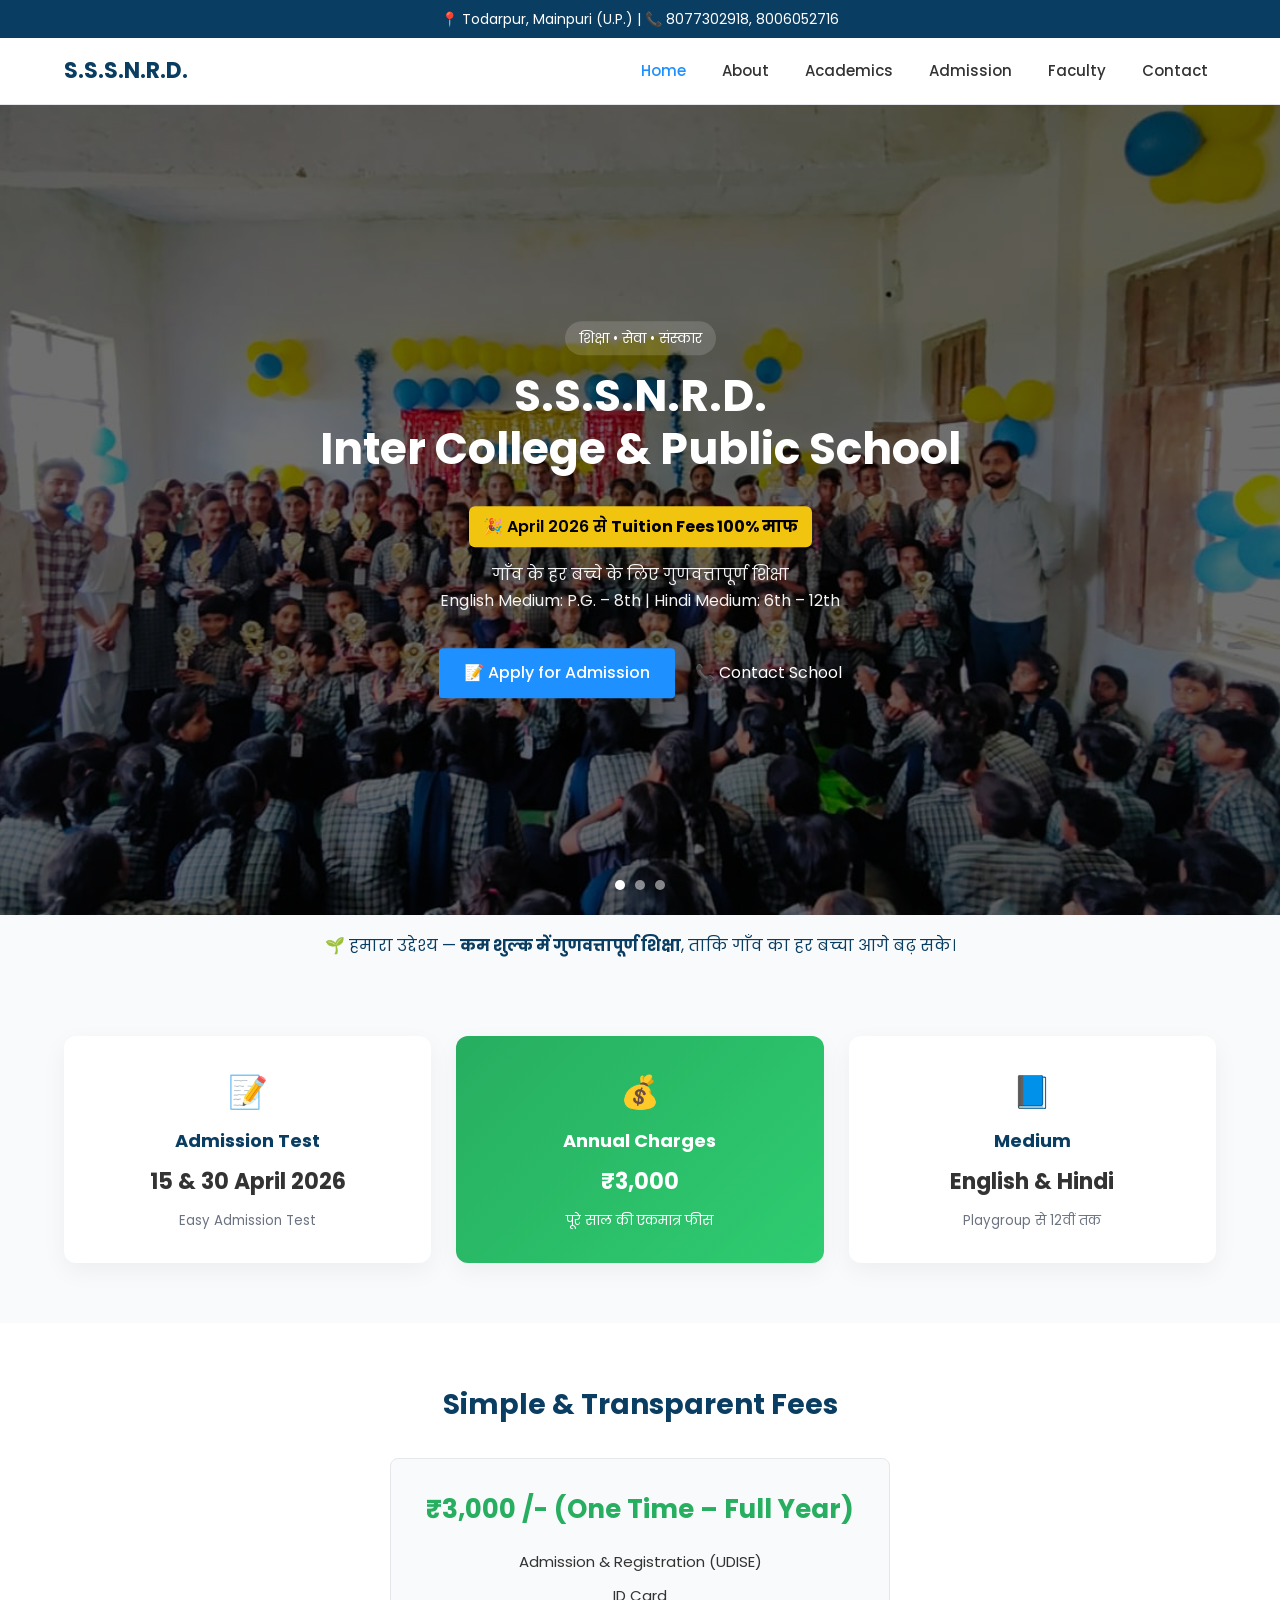
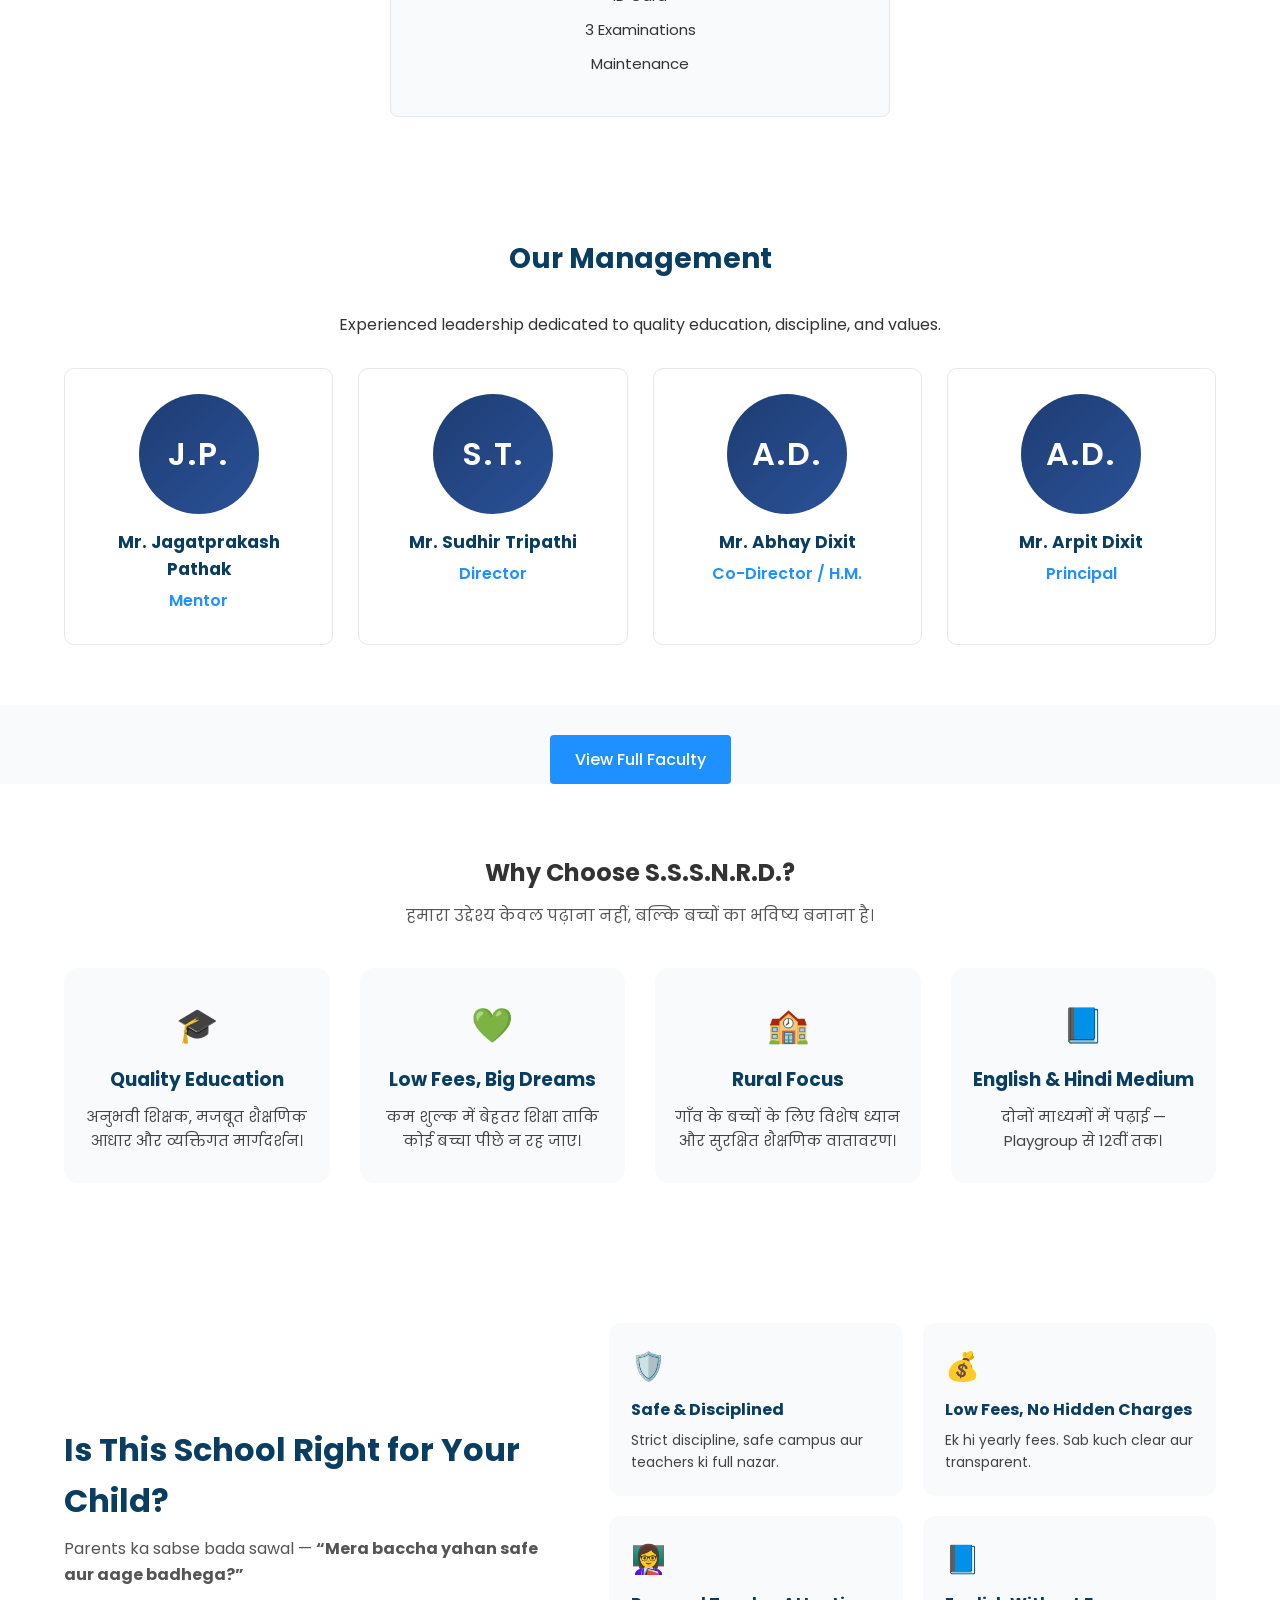
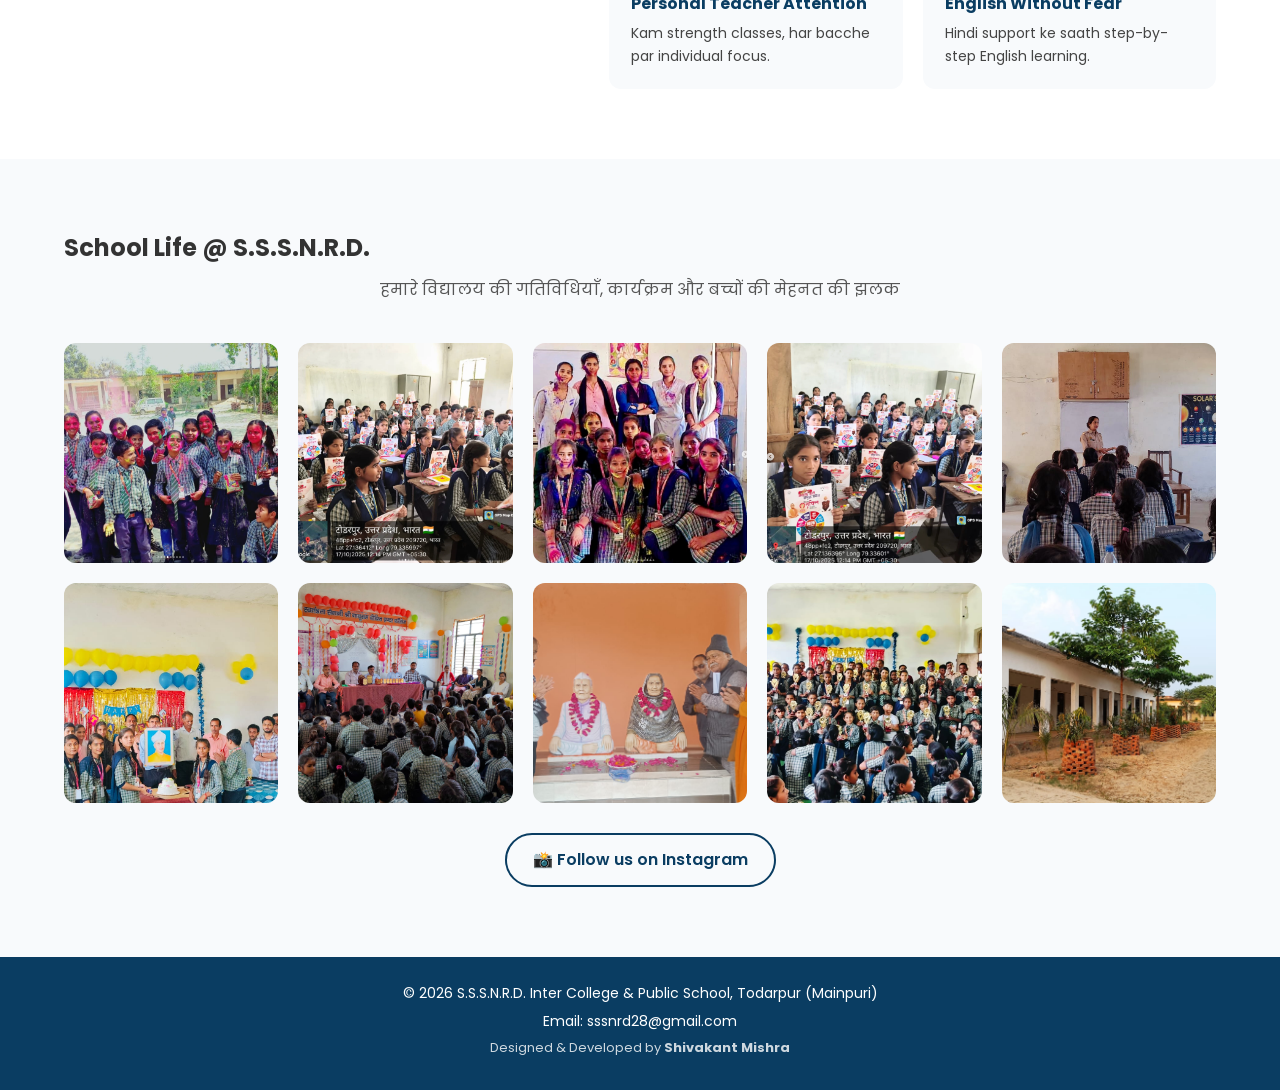
==== index.html @ 1ea6eabe "Add files via upload" ====
<!DOCTYPE html>
<html lang="en">
<head>
  <meta charset="UTF-8" />
  <meta name="viewport" content="width=device-width, initial-scale=1.0"/>
  <title>S.S.S.N.R.D. Inter College & Public School | Todarpur</title>

  <!-- Google Font -->
  <link href="https://fonts.googleapis.com/css2?family=Poppins:wght@300;400;500;600;700&display=swap" rel="stylesheet">

  <!-- Main CSS -->
  <link rel="stylesheet" href="css/style.css">
</head>

<body>



<!-- ===== TOP BAR ===== -->
<div class="top-bar">
  <p>📍 Todarpur, Mainpuri (U.P.) | 📞 8077302918, 8006052716</p>
</div>

<!-- ===== HEADER ===== -->
<header class="header">
  <div class="container nav">
    <h1 class="logo">S.S.S.N.R.D.</h1>

    <div class="menu-toggle" id="menuToggle">☰</div>

    <nav>
      <ul class="nav-links" id="navLinks">
        <li><a href="index.html" class="active">Home</a></li>
        <li><a href="about.html">About</a></li>
        <li><a href="academics.html">Academics</a></li>
        <li><a href="admission.html">Admission</a></li>
        <li><a href="faculty.html">Faculty</a></li>
        <li><a href="contact.html">Contact</a></li>
      </ul>
    </nav>
  </div>
</header>

<!-- ===== HERO SECTION (RURAL INDIAN VIBE) ===== -->
<!-- ===== HERO CAROUSEL ===== -->
<section class="hero-carousel">

  <div class="hero-slide active"
       style="background-image:url('assets/images/instagram/hero1.webp')"></div>

  <div class="hero-slide"
       style="background-image:url('assets/images/instagram/hero2.webp')"></div>

  <div class="hero-slide"
       style="background-image:url('assets/images/instagram/hero3.webp')"></div>
  <div class="hero-slide"
       style="background-image:url('assets/images/instagram/hero4.webp')"></div>
  <div class="hero-slide"
       style="background-image:url('assets/images/instagram/hero5.webp')"></div>
  <div class="hero-slide"
       style="background-image:url('assets/images/instagram/hero6.webp')"></div>
  <!-- Overlay -->
  <div class="hero-overlay"></div>

  <!-- Content -->
  <div class="hero-content container">
    <span class="badge">शिक्षा • सेवा • संस्कार</span>
    <h1>
      S.S.S.N.R.D. <br>
      Inter College & Public School
    </h1>

    <p class="hero-highlight">
      🎉 April 2026 से <strong>Tuition Fees 100% माफ</strong>
    </p>

    <p class="hero-sub">
      गाँव के हर बच्चे के लिए गुणवत्तापूर्ण शिक्षा <br>
      English Medium: P.G. – 8th | Hindi Medium: 6th – 12th
    </p>

    <div class="hero-actions">
      <a href="admission.html" class="btn-primary">📝 Apply for Admission</a>
      <a href="contact.html" class="btn-secondary">📞 Contact School</a>
    </div>
  </div>

  <!-- Dots -->
  <div class="hero-dots">
    <span class="dot active"></span>
    <span class="dot"></span>
    <span class="dot"></span>
  </div>

</section>
<!-- ===== Mission Strip ===== -->
<section class="mission-strip">
  <div class="container">
    <p>
      🌱 हमारा उद्देश्य — <strong>कम शुल्क में गुणवत्तापूर्ण शिक्षा</strong>,
      ताकि गाँव का हर बच्चा आगे बढ़ सके।
    </p>
  </div>
</section>

<!-- ===== QUICK INFO CARDS ===== -->
<section class="info-cards">
  <div class="container info-grid">

    <div class="info-card">
      <span class="info-icon">📝</span>
      <h3>Admission Test</h3>
      <p class="info-main">15 & 30 April 2026</p>
      <small>Easy Admission Test</small>
    </div>

    <div class="info-card accent">
      <span class="info-icon">💰</span>
      <h3>Annual Charges</h3>
      <p class="info-main">₹3,000</p>
      <small>पूरे साल की एकमात्र फीस</small>
    </div>

    <div class="info-card">
      <span class="info-icon">📘</span>
      <h3>Medium</h3>
      <p class="info-main">English & Hindi</p>
      <small>Playgroup से 12वीं तक</small>
    </div>

  </div>
</section>

<!-- ===== FEES ===== -->
<section class="fees">
  <div class="container">
    <h2>Simple & Transparent Fees</h2>

    <div class="fee-card">
      <h3>₹3,000 /- (One Time – Full Year)</h3>
      <ul>
        <li>Admission & Registration (UDISE)</li>
        <li>ID Card</li>
        <li>3 Examinations</li>
        <li>Maintenance</li>
      </ul>
    </div>
  </div>
</section>

<!-- ===== MANAGEMENT ===== -->
<section class="fees">
  <div class="container">
    <h2>Our Management</h2>
    <p class="section-sub">
      Experienced leadership dedicated to quality education, discipline, and values.
    </p>

    <div class="faculty-grid no-photo">

      <div class="faculty-card">
        <div class="faculty-initials">J.P.</div>
        <h3>Mr. Jagatprakash Pathak</h3>
        <p class="role">Mentor</p>
      </div>

      <div class="faculty-card">
        <div class="faculty-initials">S.T.</div>
        <h3>Mr. Sudhir Tripathi</h3>
        <p class="role">Director</p>
      </div>

      <div class="faculty-card">
        <div class="faculty-initials">A.D.</div>
        <h3>Mr. Abhay Dixit</h3>
        <p class="role">Co-Director / H.M.</p>
      </div>

      <div class="faculty-card">
        <div class="faculty-initials">A.D.</div>
        <h3>Mr. Arpit Dixit</h3>
        <p class="role">Principal</p>
      </div>

    </div>
  </div>
</section>

    <div style="text-align:center;margin-top:30px;">
      <a href="faculty.html" class="btn-primary">View Full Faculty</a>
    </div>
  </div>
</section>
<!-- ===== WHY CHOOSE US / IMPACT SECTION ===== -->
<section class="impact">
  <div class="container">
    <h2>Why Choose S.S.S.N.R.D.?</h2>
    <p class="impact-sub">
      हमारा उद्देश्य केवल पढ़ाना नहीं, बल्कि बच्चों का भविष्य बनाना है।
    </p>

    <div class="impact-grid">

      <div class="impact-card">
        <span>🎓</span>
        <h3>Quality Education</h3>
        <p>
          अनुभवी शिक्षक, मजबूत शैक्षणिक आधार और व्यक्तिगत मार्गदर्शन।
        </p>
      </div>

      <div class="impact-card">
        <span>💚</span>
        <h3>Low Fees, Big Dreams</h3>
        <p>
          कम शुल्क में बेहतर शिक्षा ताकि कोई बच्चा पीछे न रह जाए।
        </p>
      </div>

      <div class="impact-card">
        <span>🏫</span>
        <h3>Rural Focus</h3>
        <p>
          गाँव के बच्चों के लिए विशेष ध्यान और सुरक्षित शैक्षणिक वातावरण।
        </p>
      </div>

      <div class="impact-card">
        <span>📘</span>
        <h3>English & Hindi Medium</h3>
        <p>
          दोनों माध्यमों में पढ़ाई — Playgroup से 12वीं तक।
        </p>
      </div>

    </div>
  </div>
</section>
<section class="trust-section">
  <div class="container trust-grid">

    <div class="trust-left">
      <h2>Is This School Right for Your Child?</h2>
      <p class="trust-sub">
        Parents ka sabse bada sawal — <strong>“Mera baccha yahan safe aur aage badhega?”</strong>
      </p>
    </div>

    <div class="trust-right">

      <div class="trust-card">
        <span>🛡️</span>
        <h3>Safe & Disciplined</h3>
        <p>Strict discipline, safe campus aur teachers ki full nazar.</p>
      </div>

      <div class="trust-card">
        <span>💰</span>
        <h3>Low Fees, No Hidden Charges</h3>
        <p>Ek hi yearly fees. Sab kuch clear aur transparent.</p>
      </div>

      <div class="trust-card">
        <span>👩‍🏫</span>
        <h3>Personal Teacher Attention</h3>
        <p>Kam strength classes, har bacche par individual focus.</p>
      </div>

      <div class="trust-card">
        <span>📘</span>
        <h3>English Without Fear</h3>
        <p>Hindi support ke saath step-by-step English learning.</p>
      </div>

    </div>

  </div>

</section>

<!-- ===== INSTAGRAM SECTION ===== -->
<section class="instagram-section">
  <div class="container">
    <h2>School Life @ S.S.S.N.R.D.</h2>
    <p class="insta-sub">
      हमारे विद्यालय की गतिविधियाँ, कार्यक्रम और बच्चों की मेहनत की झलक
    </p>

    <div class="insta-grid">
      <!-- Replace images later with real screenshots from Instagram -->
       <img src="assets/images/instagram/insta1.webp" alt="School Event">
       <img src="assets/images/instagram/insta2.webp" alt="Students">
      <img src="assets/images/instagram/insta3.webp" alt="Classroom">
      <img src="assets/images/instagram/insta4.webp" alt="School Event">
      <img src="assets/images/instagram/insta5.webp" alt="Students">
      <img src="assets/images/instagram/insta6.webp" alt="Classroom">
      <img src="assets/images/instagram/hero2.webp" alt="Classroom">
      <img src="assets/images/instagram/hero3.webp" alt="Classroom">
      <img src="assets/images/instagram/hero4.webp" alt="Classroom">
      <img src="assets/images/instagram/hero5.webp" alt="Classroom">

    </div>

    <div class="insta-cta">
      <a
        href="https://www.instagram.com/sssnrd_ic"
        target="_blank"
        class="btn-outline-dark">
        📸 Follow us on Instagram
      </a>
    </div>
  </div>
</section>

<!-- ===== FOOTER ===== -->
<footer class="footer">
  <div class="container footer-content">
    <p>© 2026 S.S.S.N.R.D. Inter College & Public School, Todarpur (Mainpuri)</p>
    <p>Email: sssnrd28@gmail.com</p>
    <p style="font-size:13px;opacity:0.8;">
      Designed & Developed by <strong>Shivakant Mishra</strong>
    </p>
  </div>
</footer>

<script src="js/main.js"></script>
</body>
</html>
---- css/style.css ----
/* =========================
   GLOBAL RESET & BASE
========================= */
* {
  margin: 0;
  padding: 0;
  box-sizing: border-box;
}

body {
  font-family: 'Poppins', sans-serif;
  line-height: 1.6;
  color: #333;
  background-color: #f9fafb;
}

a {
  text-decoration: none;
  color: inherit;
}

ul {
  list-style: none;
}

.container {
  width: 90%;
  max-width: 1200px;
  margin: auto;
}

/* =========================
   TOP BAR
========================= */
.top-bar {
  background: #0a3d62;
  color: #fff;
  text-align: center;
  padding: 8px 10px;
  font-size: 14px;
}

/* =========================
   HEADER / NAVBAR
========================= */
.header {
  background: #ffffff;
  border-bottom: 1px solid #e5e7eb;
  position: sticky;
  top: 0;
  z-index: 1000;
}

.nav {
  display: flex;
  justify-content: space-between;
  align-items: center;
  padding: 15px 0;
}

.logo {
  font-size: 22px;
  font-weight: 700;
  color: #0a3d62;
}

nav ul {
  display: flex;
  gap: 20px;
}

nav ul li a {
  font-size: 15px;
  font-weight: 500;
  padding: 5px 8px;
  transition: color 0.3s;
}

nav ul li a:hover,
nav ul li a.active {
  color: #1e90ff;
}

/* =========================
   HERO SECTION
========================= */
.hero {
  background: linear-gradient(
      rgba(10, 61, 98, 0.75),
      rgba(10, 61, 98, 0.75)
    ),
    url("../assets/images/school-bg.jpg") center/cover no-repeat;
  color: #fff;
  padding: 80px 0;
}

.hero-content {
  text-align: center;
}

.hero h2 {
  font-size: 20px;
  font-weight: 500;
  margin-bottom: 10px;
}

.hero h1 {
  font-size: 36px;
  font-weight: 700;
  margin-bottom: 15px;
}

.highlight {
  background: #f1c40f;
  color: #000;
  display: inline-block;
  padding: 8px 16px;
  border-radius: 4px;
  font-weight: 600;
  margin-bottom: 15px;
}

.sub {
  font-size: 16px;
  margin-bottom: 25px;
}

.btn-primary {
  display: inline-block;
  background: #1e90ff;
  color: #fff;
  padding: 12px 25px;
  border-radius: 4px;
  font-weight: 500;
  transition: background 0.3s;
}

.btn-primary:hover {
  background: #0a66c2;
}

/* =========================
   FEES SECTION
========================= */
.fees {
  background: #ffffff;
  padding: 60px 0;
  text-align: center;
}

.fees h2 {
  font-size: 28px;
  margin-bottom: 30px;
  color: #0a3d62;
}

.fee-card {
  max-width: 500px;
  margin: auto;
  background: #f9fafb;
  border: 1px solid #e5e7eb;
  border-radius: 8px;
  padding: 30px;
}

.fee-card h3 {
  font-size: 26px;
  color: #27ae60;
  margin-bottom: 20px;
}

.fee-card ul li {
  font-size: 15px;
  margin-bottom: 10px;
}

/* =========================
   ADMISSION DATES
========================= */
.dates {
  background: #eaf2f8;
  padding: 50px 0;
  text-align: center;
}

.dates h2 {
  font-size: 26px;
  margin-bottom: 15px;
  color: #0a3d62;
}

.dates p {
  font-size: 18px;
  font-weight: 500;
}

/* =========================
   FOOTER
========================= */
.footer {
  background: #0a3d62;
  color: #ffffff;
  padding: 25px 0;
  text-align: center;
  font-size: 14px;
}

.footer p {
  margin-bottom: 6px;
}

/* =========================
   RESPONSIVE DESIGN
========================= */
@media (max-width: 768px) {
  nav ul {
    gap: 12px;
  }

  .hero h1 {
    font-size: 28px;
  }

  .fees h2,
  .dates h2 {
    font-size: 24px;
  }
}

@media (max-width: 480px) {
  nav ul {
    flex-wrap: wrap;
    justify-content: center;
  }

  .hero {
    padding: 60px 0;
  }

  .hero h1 {
    font-size: 24px;
  }

  .sub {
    font-size: 14px;
  }
}
/* =========================
   FACULTY GRID
========================= */
.faculty-grid {
  display: grid;
  grid-template-columns: repeat(auto-fit, minmax(220px, 1fr));
  gap: 25px;
  margin-top: 30px;
}

.faculty-card {
  background: #ffffff;
  border: 1px solid #e5e7eb;
  border-radius: 10px;
  padding: 20px;
  text-align: center;
}

.faculty-card img {
  width: 120px;
  height: 120px;
  object-fit: cover;
  border-radius: 50%;
  margin-bottom: 15px;
  border: 3px solid #0a3d62;
}

.faculty-card h3 {
  font-size: 17px;
  margin-bottom: 5px;
  color: #0a3d62;
}

.faculty-card .role {
  font-weight: 600;
  color: #1e90ff;
  margin-bottom: 5px;
}
/* =========================
   FORM ELEMENTS (GLOBAL)
========================= */
input, textarea {
  width: 100%;
  padding: 12px;
  border: 1px solid #d1d5db;
  border-radius: 5px;
  font-size: 15px;
  font-family: 'Poppins', sans-serif;
}

input:focus,
textarea:focus {
  outline: none;
  border-color: #1e90ff;
  box-shadow: 0 0 0 2px rgba(30,144,255,0.15);
}

label {
  display: block;
  margin-bottom: 6px;
  font-weight: 500;
}
/* =========================
   RESPONSIVE NAVBAR FIX
========================= */

.menu-toggle {
  display: none;
  font-size: 26px;
  cursor: pointer;
  color: #0a3d62;
  margin-left: auto;
}

.nav-links {
  display: flex;
  gap: 20px;
}

/* FIX NAV ALIGNMENT */
.nav {
  display: flex;
  align-items: center;
  justify-content: space-between;
}

/* MOBILE */
@media (max-width: 768px) {

  .menu-toggle {
    display: block;
  }

  .nav-links {
    position: absolute;
    top: 70px;
    right: 20px;
    background: #ffffff;
    flex-direction: column;
    width: 200px;
    border: 1px solid #e5e7eb;
    border-radius: 8px;
    overflow: hidden;
    display: none;
    z-index: 999;
  }

  .nav-links li {
    border-bottom: 1px solid #e5e7eb;
  }

  .nav-links li:last-child {
    border-bottom: none;
  }

  .nav-links li a {
    padding: 12px 15px;
    display: block;
  }

  .nav-links.show {
    display: flex;
  }
}
/* Faculty hover polish (Home page) */
.faculty-card {
  transition: transform 0.3s ease, box-shadow 0.3s ease;
}

.faculty-card:hover {
  transform: translateY(-6px);
  box-shadow: 0 10px 25px rgba(0,0,0,0.08);
}
/* =========================
   INDEX HERO REDESIGN
========================= */

.hero {
  background: linear-gradient(135deg, #0a3d62, #1e90ff);
  color: #fff;
  padding: 90px 0;
}

.hero-grid {
  display: grid;
  grid-template-columns: 1.2fr 0.8fr;
  gap: 40px;
  align-items: center;
}

.hero-left h1 {
  font-size: 42px;
  line-height: 1.2;
  margin: 15px 0;
}

.badge {
  display: inline-block;
  background: rgba(255,255,255,0.15);
  padding: 6px 14px;
  border-radius: 20px;
  font-size: 14px;
}

.hero-highlight {
  background: #f1c40f;
  color: #000;
  display: inline-block;
  padding: 8px 14px;
  border-radius: 6px;
  font-weight: 600;
  margin: 15px 0;
}

.hero-sub {
  font-size: 16px;
  opacity: 0.95;
}

.hero-actions {
  margin-top: 35px;
  display: flex;
  justify-content: center;   /* 👈 MAIN FIX */
  align-items: center;
  gap: 20px;
}
@media (max-width: 768px) {
  .hero-actions {
    flex-direction: column;
    gap: 14px;
  }
}

.btn-outline {
  border: 2px solid #fff;
  color: #fff;
  padding: 10px 22px;
  border-radius: 4px;
  font-weight: 500;
}

.btn-outline:hover {
  background: #fff;
  color: #0a3d62;
}

/* RIGHT SIDE CARDS */
.hero-right {
  display: grid;
  gap: 20px;
}

.hero-card {
  background: #ffffff;
  color: #333;
  padding: 25px;
  border-radius: 10px;
  text-align: center;
}

.hero-card h3 {
  color: #0a3d62;
  margin-bottom: 10px;
}

.hero-card.accent {
  background: #27ae60;
  color: #fff;
}

.hero-card.accent h3 {
  color: #fff;
}

/* MOBILE */
@media (max-width: 900px) {
  .hero-grid {
    grid-template-columns: 1fr;
    text-align: center;
  }

  .hero-left h1 {
    font-size: 32px;
  }

  .hero-actions {
    justify-content: center;
  }
}
/* HERO IMAGE – REAL SCHOOL (INSTAGRAM IMAGE) */
.hero-image {
  min-height: 90vh;
  display: flex;
  align-items: center;
  color: #fff;

  background:
    linear-gradient(
      rgba(0, 0, 0, 0.55),
      rgba(0, 0, 0, 0.55)
    ),
    url("../assets/images/instagram/insta1.jpg");

  background-size: cover;
  background-position: center;
  background-repeat: no-repeat;
}
/* =========================
   DASHBOARD INFO CARDS
========================= */

.info-cards {
  padding: 60px 0;
  background: #f8fafc;
}

.info-grid {
  display: grid;
  grid-template-columns: repeat(auto-fit, minmax(220px, 1fr));
  gap: 25px;
}

.info-card {
  background: #ffffff;
  border-radius: 12px;
  padding: 30px 20px;
  text-align: center;
  box-shadow: 0 8px 25px rgba(0,0,0,0.05);
  transition: transform 0.3s ease, box-shadow 0.3s ease;
}

.info-card:hover {
  transform: translateY(-6px);
  box-shadow: 0 15px 35px rgba(0,0,0,0.08);
}

.info-icon {
  font-size: 32px;
  display: block;
  margin-bottom: 10px;
}

.info-card h3 {
  font-size: 18px;
  color: #0a3d62;
  margin-bottom: 8px;
}

.info-main {
  font-size: 22px;
  font-weight: 700;
  margin: 8px 0;
}

.info-card small {
  color: #6b7280;
}

/* Highlight Card */
.info-card.accent {
  background: linear-gradient(135deg, #27ae60, #2ecc71);
  color: #ffffff;
}

.info-card.accent h3,
.info-card.accent small {
  color: #ffffff;
}
/* MISSION STRIP */
.mission-strip {
  background: #f8fafc;
  padding: 18px 0;
  text-align: center;
}

.mission-strip p {
  font-size: 16px;
  color: #0a3d62;
  margin: 0;
}
/* =========================
   IMPACT / WHY CHOOSE US
========================= */

.impact {
  padding: 70px 0;
  background: #ffffff;
}

.impact h2 {
  text-align: center;
}

.impact-sub {
  text-align: center;
  max-width: 700px;
  margin: 10px auto 40px;
  color: #555;
}

.impact-grid {
  display: grid;
  grid-template-columns: repeat(auto-fit, minmax(220px, 1fr));
  gap: 30px;
}

.impact-card {
  background: #f8fafc;
  padding: 30px 20px;
  border-radius: 14px;
  text-align: center;
  transition: all 0.3s ease;
}

.impact-card span {
  font-size: 34px;
  display: block;
  margin-bottom: 12px;
}

.impact-card h3 {
  color: #0a3d62;
  margin-bottom: 10px;
}

.impact-card p {
  font-size: 15px;
  color: #444;
}

.impact-card:hover {
  transform: translateY(-6px);
  box-shadow: 0 12px 30px rgba(0,0,0,0.08);
}
/* =========================
   INSTAGRAM SECTION
========================= */

.instagram-section {
  padding: 70px 0;
  background: #f8fafc;
}

.insta-sub {
  text-align: center;
  max-width: 700px;
  margin: 10px auto 40px;
  color: #555;
}

.insta-grid {
  display: grid;
  grid-template-columns: repeat(auto-fit, minmax(200px, 1fr));
  gap: 20px;
}

.insta-grid img {
  width: 100%;
  height: 220px;
  object-fit: cover;
  border-radius: 12px;
  transition: transform 0.3s ease, box-shadow 0.3s ease;
}

.insta-grid img:hover {
  transform: scale(1.03);
  box-shadow: 0 12px 30px rgba(0,0,0,0.15);
}

.insta-cta {
  text-align: center;
  margin-top: 30px;
}

.btn-outline-dark {
  border: 2px solid #0a3d62;
  color: #0a3d62;
  padding: 12px 26px;
  border-radius: 30px;
  font-weight: 600;
  display: inline-block;
  transition: all 0.3s ease;
}

.btn-outline-dark:hover {
  background: #0a3d62;
  color: #fff;
}
/* =========================
   HERO CAROUSEL
========================= */

.hero-carousel {
  position: relative;
  height: 90vh;
  overflow: hidden;
}

/* Slides */
.hero-slide {
  position: absolute;
  inset: 0;
  background-size: cover;
  background-position: center;
  opacity: 0;
  transition: opacity 1s ease-in-out;
}

.hero-slide.active {
  opacity: 1;
}

/* Overlay */
.hero-overlay {
  position: absolute;
  inset: 0;
  background: linear-gradient(
    rgba(0,0,0,0.55),
    rgba(0,0,0,0.55)
  );
  z-index: 1;
}

/* Content */
.hero-carousel .hero-content {
  position: relative;
  z-index: 2;
  color: #fff;
  top: 50%;
  transform: translateY(-50%);
}

.hero-carousel h1 {
  font-size: 44px;
  line-height: 1.2;
  margin: 15px 0;
}

.hero-carousel .hero-sub {
  font-size: 16px;
}

/* Dots */
.hero-dots {
  position: absolute;
  bottom: 25px;
  left: 50%;
  transform: translateX(-50%);
  z-index: 2;
  display: flex;
  gap: 10px;
}

.hero-dots .dot {
  width: 10px;
  height: 10px;
  background: rgba(255,255,255,0.5);
  border-radius: 50%;
}

.hero-dots .dot.active {
  background: #fff;
}

/* Mobile */
@media (max-width: 768px) {
  .hero-carousel {
    height: 75vh;
  }

  .hero-carousel h1 {
    font-size: 30px;
  }
} 
.trust-section {
  padding: 70px 0;
  background: #ffffff;
}

.trust-grid {
  display: grid;
  grid-template-columns: 1fr 1.2fr;
  gap: 40px;
  align-items: center;
}

.trust-left h2 {
  font-size: 32px;
  color: #0a3d62;
  margin-bottom: 10px;
}

.trust-sub {
  font-size: 16px;
  color: #555;
}

.trust-right {
  display: grid;
  grid-template-columns: repeat(2, 1fr);
  gap: 20px;
}

.trust-card {
  background: #f8fafc;
  padding: 22px;
  border-radius: 12px;
  transition: transform 0.3s ease;
}

.trust-card span {
  font-size: 28px;
  display: block;
  margin-bottom: 8px;
}

.trust-card h3 {
  font-size: 16px;
  color: #0a3d62;
  margin-bottom: 6px;
}

.trust-card p {
  font-size: 14px;
  color: #444;
}

.trust-card:hover {
  transform: translateY(-5px);
}

.trust-cta {
  text-align: center;
  margin-top: 40px;
}

/* Mobile */
@media (max-width: 900px) {
  .trust-grid {
    grid-template-columns: 1fr;
    text-align: center;
  }

  .trust-right {
    grid-template-columns: 1fr;
  }
}
.faculty-grid.no-photo {
  grid-template-columns: repeat(auto-fit, minmax(220px, 1fr));
}

.faculty-initials {
  width: 120px;
  height: 120px;
  margin: 0 auto 15px;
  border-radius: 50%;
  background: linear-gradient(135deg, #1e3c72, #2a5298);
  color: #fff;
  font-size: 32px;
  font-weight: 600;
  display: flex;
  align-items: center;
  justify-content: center;
  letter-spacing: 2px;
}

.faculty-card {
  text-align: center;
  padding: 25px 20px;
}
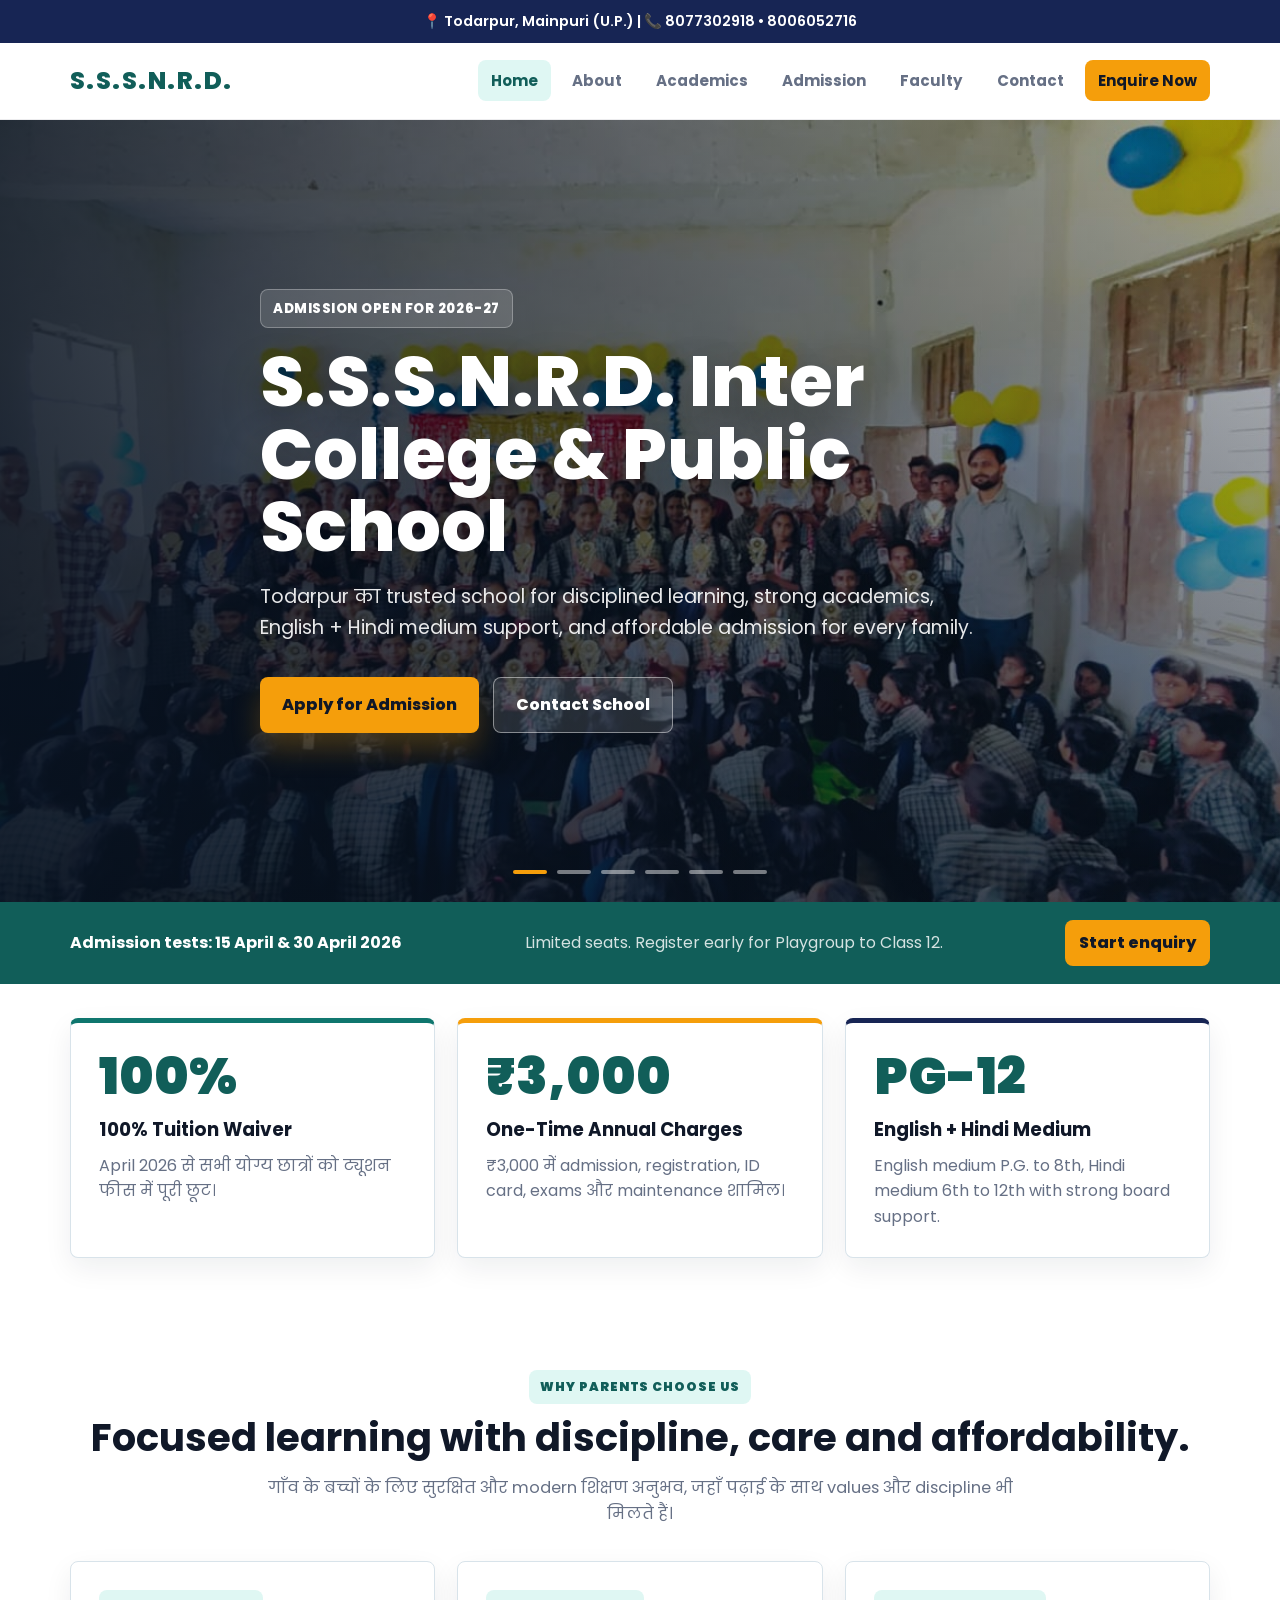
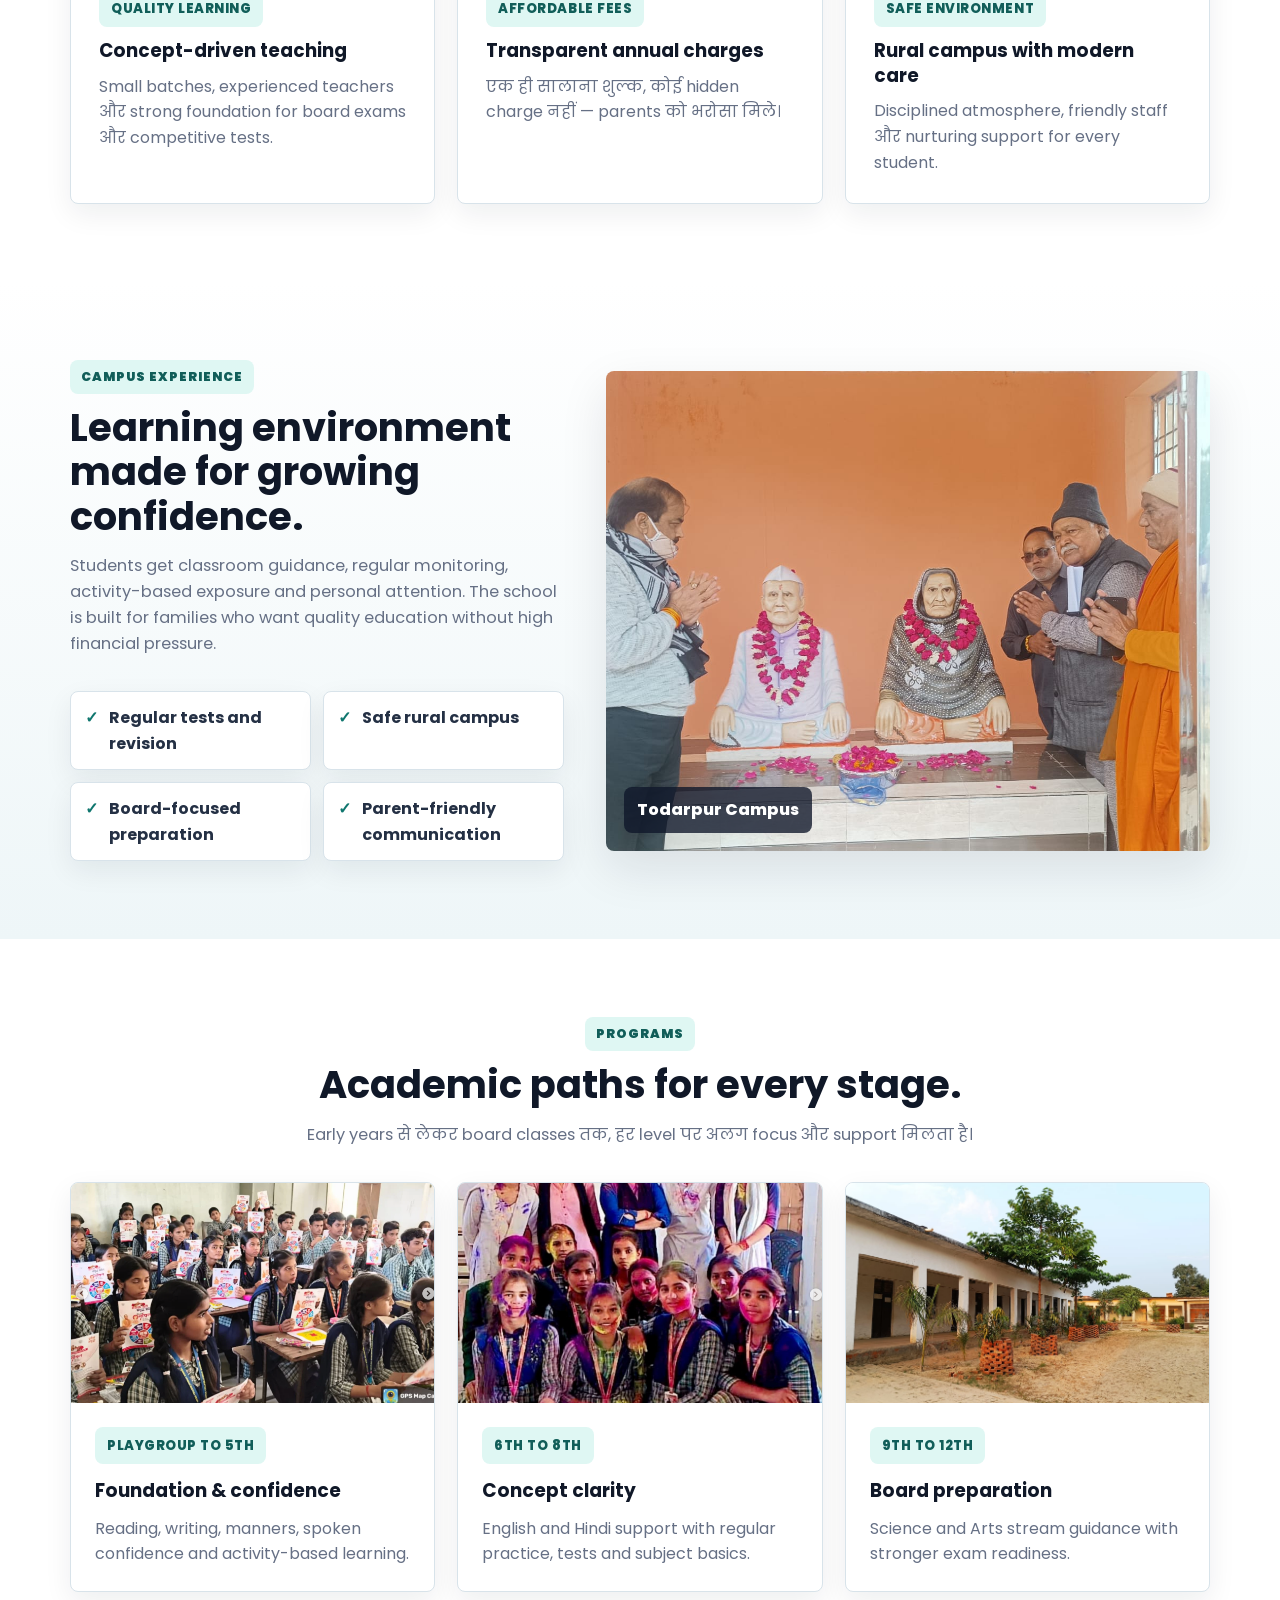
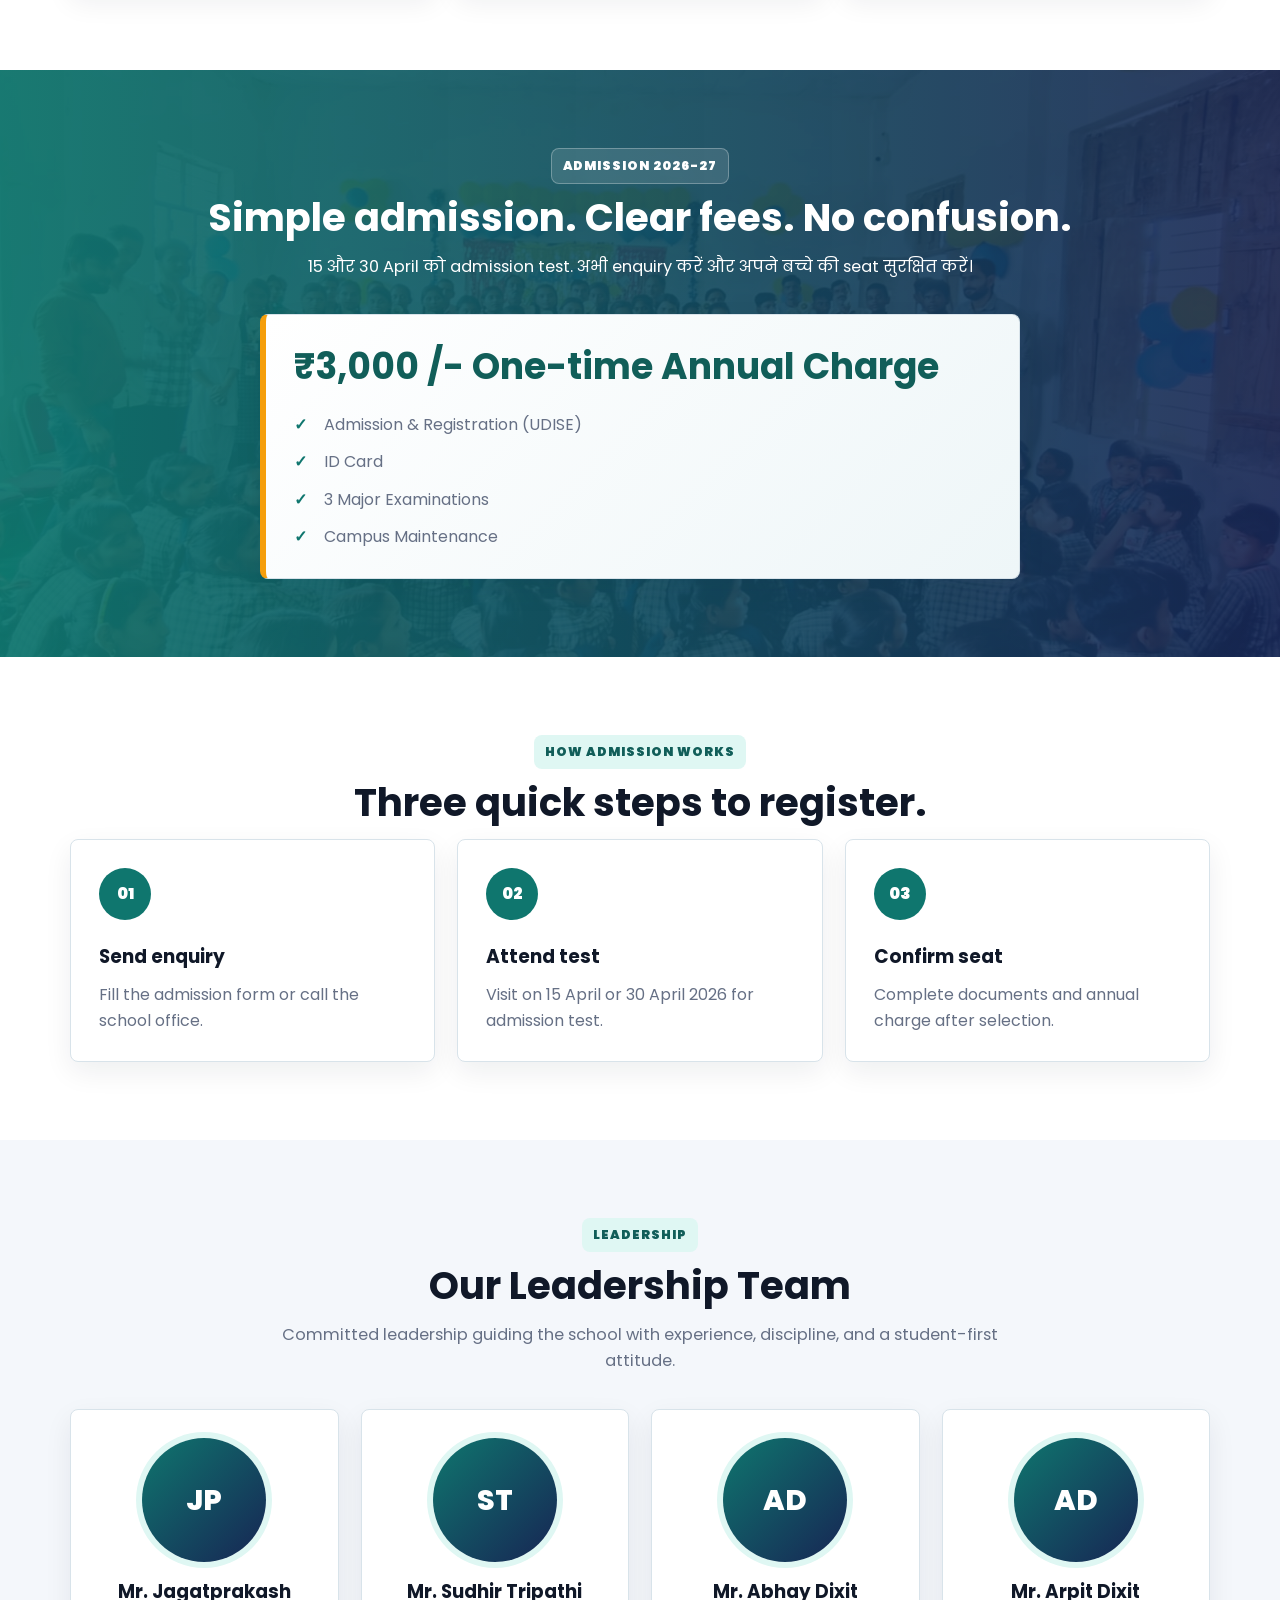
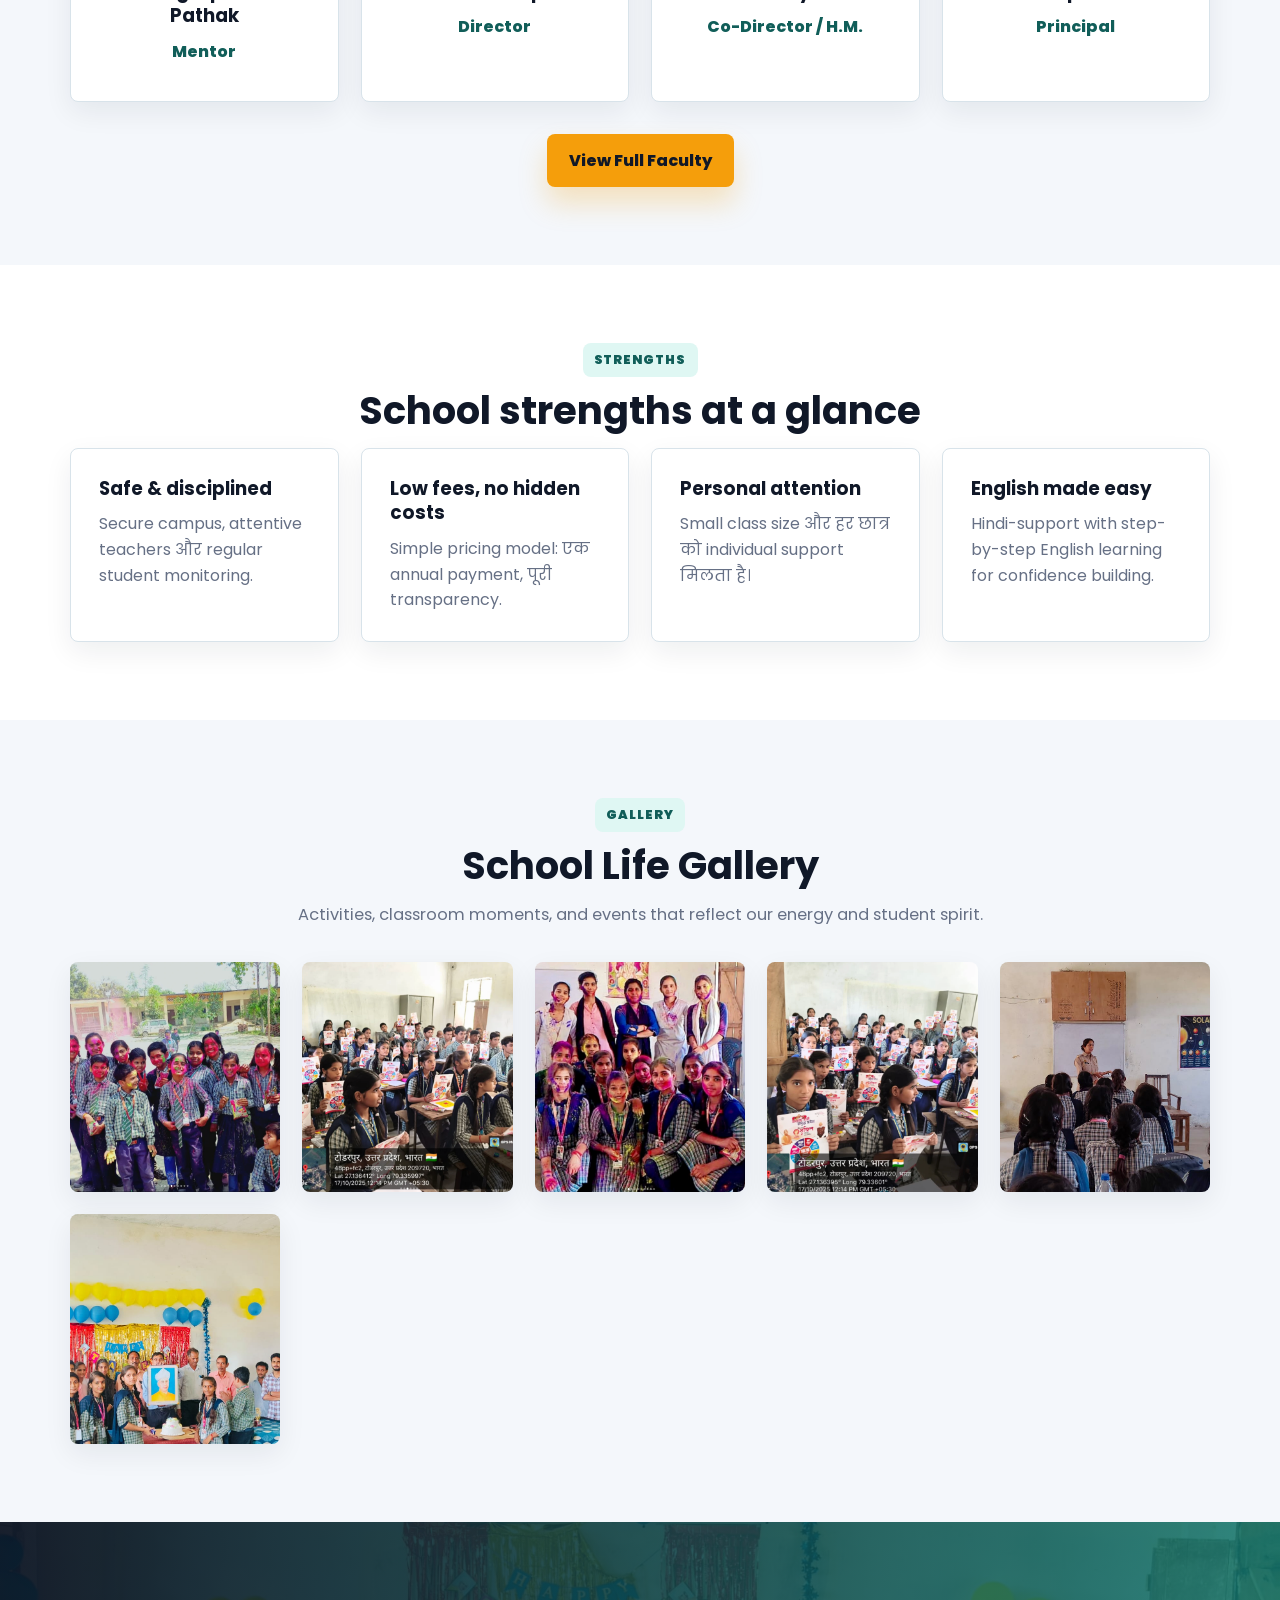
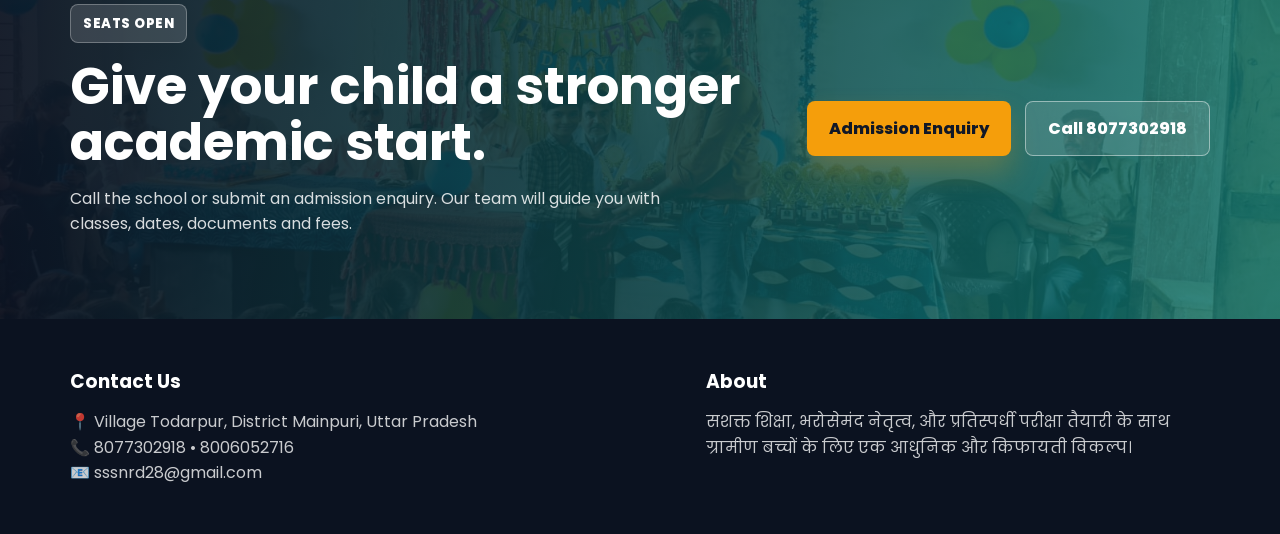
==== commit 8c3689ba: "Upgrade school website UI and add Pages deploy" ====
--- a/index.html
+++ b/index.html
@@ -2,327 +2,309 @@
 <html lang="en">
 <head>
   <meta charset="UTF-8" />
-  <meta name="viewport" content="width=device-width, initial-scale=1.0"/>
+  <meta name="viewport" content="width=device-width, initial-scale=1.0" />
   <title>S.S.S.N.R.D. Inter College & Public School | Todarpur</title>
-
-  <!-- Google Font -->
-  <link href="https://fonts.googleapis.com/css2?family=Poppins:wght@300;400;500;600;700&display=swap" rel="stylesheet">
-
-  <!-- Main CSS -->
-  <link rel="stylesheet" href="css/style.css">
+  <link href="https://fonts.googleapis.com/css2?family=Poppins:wght@300;400;500;600;700&display=swap" rel="stylesheet" />
+  <link rel="stylesheet" href="css/style.css" />
 </head>
-
 <body>
-
-
-
-<!-- ===== TOP BAR ===== -->
-<div class="top-bar">
-  <p>📍 Todarpur, Mainpuri (U.P.) | 📞 8077302918, 8006052716</p>
-</div>
-
-<!-- ===== HEADER ===== -->
-<header class="header">
-  <div class="container nav">
-    <h1 class="logo">S.S.S.N.R.D.</h1>
-
-    <div class="menu-toggle" id="menuToggle">☰</div>
-
-    <nav>
-      <ul class="nav-links" id="navLinks">
-        <li><a href="index.html" class="active">Home</a></li>
-        <li><a href="about.html">About</a></li>
-        <li><a href="academics.html">Academics</a></li>
-        <li><a href="admission.html">Admission</a></li>
-        <li><a href="faculty.html">Faculty</a></li>
-        <li><a href="contact.html">Contact</a></li>
-      </ul>
-    </nav>
-  </div>
-</header>
-
-<!-- ===== HERO SECTION (RURAL INDIAN VIBE) ===== -->
-<!-- ===== HERO CAROUSEL ===== -->
-<section class="hero-carousel">
-
-  <div class="hero-slide active"
-       style="background-image:url('assets/images/instagram/hero1.webp')"></div>
-
-  <div class="hero-slide"
-       style="background-image:url('assets/images/instagram/hero2.webp')"></div>
-
-  <div class="hero-slide"
-       style="background-image:url('assets/images/instagram/hero3.webp')"></div>
-  <div class="hero-slide"
-       style="background-image:url('assets/images/instagram/hero4.webp')"></div>
-  <div class="hero-slide"
-       style="background-image:url('assets/images/instagram/hero5.webp')"></div>
-  <div class="hero-slide"
-       style="background-image:url('assets/images/instagram/hero6.webp')"></div>
-  <!-- Overlay -->
-  <div class="hero-overlay"></div>
-
-  <!-- Content -->
-  <div class="hero-content container">
-    <span class="badge">शिक्षा • सेवा • संस्कार</span>
-    <h1>
-      S.S.S.N.R.D. <br>
-      Inter College & Public School
-    </h1>
-
-    <p class="hero-highlight">
-      🎉 April 2026 से <strong>Tuition Fees 100% माफ</strong>
-    </p>
-
-    <p class="hero-sub">
-      गाँव के हर बच्चे के लिए गुणवत्तापूर्ण शिक्षा <br>
-      English Medium: P.G. – 8th | Hindi Medium: 6th – 12th
-    </p>
-
-    <div class="hero-actions">
-      <a href="admission.html" class="btn-primary">📝 Apply for Admission</a>
-      <a href="contact.html" class="btn-secondary">📞 Contact School</a>
+  <div class="top-bar">📍 Todarpur, Mainpuri (U.P.) | 📞 8077302918 • 8006052716</div>
+  <header class="header">
+    <div class="container nav">
+      <a href="index.html" class="logo">S.S.S.N.R.D.</a>
+      <button class="menu-toggle" id="menuToggle" type="button" aria-label="Open navigation" aria-expanded="false">☰</button>
+      <nav>
+        <ul class="nav-links" id="navLinks">
+          <li><a href="index.html" class="active">Home</a></li>
+          <li><a href="about.html">About</a></li>
+          <li><a href="academics.html">Academics</a></li>
+          <li><a href="admission.html">Admission</a></li>
+          <li><a href="faculty.html">Faculty</a></li>
+          <li><a href="contact.html">Contact</a></li>
+          <li><a href="admission.html" class="nav-cta">Enquire Now</a></li>
+        </ul>
+      </nav>
     </div>
-  </div>
-
-  <!-- Dots -->
-  <div class="hero-dots">
-    <span class="dot active"></span>
-    <span class="dot"></span>
-    <span class="dot"></span>
-  </div>
-
-</section>
-<!-- ===== Mission Strip ===== -->
-<section class="mission-strip">
-  <div class="container">
-    <p>
-      🌱 हमारा उद्देश्य — <strong>कम शुल्क में गुणवत्तापूर्ण शिक्षा</strong>,
-      ताकि गाँव का हर बच्चा आगे बढ़ सके।
-    </p>
-  </div>
-</section>
-
-<!-- ===== QUICK INFO CARDS ===== -->
-<section class="info-cards">
-  <div class="container info-grid">
-
-    <div class="info-card">
-      <span class="info-icon">📝</span>
-      <h3>Admission Test</h3>
-      <p class="info-main">15 & 30 April 2026</p>
-      <small>Easy Admission Test</small>
+  </header>
+
+  <main>
+    <section class="hero-carousel">
+      <div class="hero-slide active" style="background-image:url('assets/images/instagram/hero1.jpg')"></div>
+      <div class="hero-slide" style="background-image:url('assets/images/instagram/hero2.jpg')"></div>
+      <div class="hero-slide" style="background-image:url('assets/images/instagram/hero3.jpg')"></div>
+      <div class="hero-slide" style="background-image:url('assets/images/instagram/hero4.jpg')"></div>
+      <div class="hero-slide" style="background-image:url('assets/images/instagram/hero5.jpg')"></div>
+      <div class="hero-slide" style="background-image:url('assets/images/instagram/hero6.jpg')"></div>
+      <div class="hero-overlay"></div>
+      <div class="container hero-content">
+        <span class="badge">Admission open for 2026-27</span>
+        <h1>S.S.S.N.R.D. Inter College & Public School</h1>
+        <p class="hero-sub">Todarpur का trusted school for disciplined learning, strong academics, English + Hindi medium support, and affordable admission for every family.</p>
+        <div class="hero-actions">
+          <a href="admission.html" class="btn-primary">Apply for Admission</a>
+          <a href="contact.html" class="btn-secondary">Contact School</a>
+        </div>
+      </div>
+      <div class="hero-dots">
+        <span class="dot active"></span>
+        <span class="dot"></span>
+        <span class="dot"></span>
+        <span class="dot"></span>
+        <span class="dot"></span>
+        <span class="dot"></span>
+      </div>
+    </section>
+
+    <section class="announcement">
+      <div class="container announcement-inner">
+        <strong>Admission tests: 15 April & 30 April 2026</strong>
+        <span>Limited seats. Register early for Playgroup to Class 12.</span>
+        <a href="admission.html">Start enquiry</a>
+      </div>
+    </section>
+
+    <section class="section compact-section">
+      <div class="container stats-grid">
+        <article class="stat-card card">
+          <span class="stat-number">100%</span>
+          <h3>100% Tuition Waiver</h3>
+          <p>April 2026 से सभी योग्य छात्रों को ट्यूशन फीस में पूरी छूट।</p>
+        </article>
+        <article class="stat-card card">
+          <span class="stat-number">₹3,000</span>
+          <h3>One-Time Annual Charges</h3>
+          <p>₹3,000 में admission, registration, ID card, exams और maintenance शामिल।</p>
+        </article>
+        <article class="stat-card card">
+          <span class="stat-number">PG-12</span>
+          <h3>English + Hindi Medium</h3>
+          <p>English medium P.G. to 8th, Hindi medium 6th to 12th with strong board support.</p>
+        </article>
+      </div>
+    </section>
+
+    <section class="section">
+      <div class="container">
+        <div class="section-kicker">Why Parents Choose Us</div>
+        <h2>Focused learning with discipline, care and affordability.</h2>
+        <p class="section-sub">गाँव के बच्चों के लिए सुरक्षित और modern शिक्षण अनुभव, जहाँ पढ़ाई के साथ values और discipline भी मिलते हैं।</p>
+        <div class="cards-grid">
+          <article class="card">
+            <span class="tag">Quality Learning</span>
+            <h3>Concept-driven teaching</h3>
+            <p>Small batches, experienced teachers और strong foundation for board exams और competitive tests.</p>
+          </article>
+          <article class="card">
+            <span class="tag">Affordable Fees</span>
+            <h3>Transparent annual charges</h3>
+            <p>एक ही सालाना शुल्क, कोई hidden charge नहीं — parents को भरोसा मिले।</p>
+          </article>
+          <article class="card">
+            <span class="tag">Safe Environment</span>
+            <h3>Rural campus with modern care</h3>
+            <p>Disciplined atmosphere, friendly staff और nurturing support for every student.</p>
+          </article>
+        </div>
+      </div>
+    </section>
+
+    <section class="section image-split-section">
+      <div class="container split-layout">
+        <div>
+          <div class="section-kicker">Campus Experience</div>
+          <h2>Learning environment made for growing confidence.</h2>
+          <p class="section-copy align-left">Students get classroom guidance, regular monitoring, activity-based exposure and personal attention. The school is built for families who want quality education without high financial pressure.</p>
+          <div class="feature-list">
+            <span>Regular tests and revision</span>
+            <span>Safe rural campus</span>
+            <span>Board-focused preparation</span>
+            <span>Parent-friendly communication</span>
+          </div>
+        </div>
+        <div class="campus-frame">
+          <img src="assets/images/instagram/hero3.jpg" alt="Students and school campus activity" />
+        </div>
+      </div>
+    </section>
+
+    <section class="section">
+      <div class="container">
+        <div class="section-kicker">Programs</div>
+        <h2>Academic paths for every stage.</h2>
+        <p class="section-sub">Early years से लेकर board classes तक, हर level पर अलग focus और support मिलता है।</p>
+        <div class="program-grid">
+          <article class="program-card">
+            <img src="assets/images/instagram/insta2.png" alt="Early years students" />
+            <div>
+              <span class="tag">Playgroup to 5th</span>
+              <h3>Foundation & confidence</h3>
+              <p>Reading, writing, manners, spoken confidence and activity-based learning.</p>
+            </div>
+          </article>
+          <article class="program-card">
+            <img src="assets/images/instagram/insta3.png" alt="Middle school classroom" />
+            <div>
+              <span class="tag">6th to 8th</span>
+              <h3>Concept clarity</h3>
+              <p>English and Hindi support with regular practice, tests and subject basics.</p>
+            </div>
+          </article>
+          <article class="program-card">
+            <img src="assets/images/instagram/hero5.jpg" alt="Senior students learning" />
+            <div>
+              <span class="tag">9th to 12th</span>
+              <h3>Board preparation</h3>
+              <p>Science and Arts stream guidance with stronger exam readiness.</p>
+            </div>
+          </article>
+        </div>
+      </div>
+    </section>
+
+    <section class="section admission-band">
+      <div class="container">
+        <div class="section-kicker light">Admission 2026-27</div>
+        <h2>Simple admission. Clear fees. No confusion.</h2>
+        <p class="section-copy">15 और 30 April को admission test. अभी enquiry करें और अपने बच्चे की seat सुरक्षित करें।</p>
+        <div class="fee-card card">
+          <h3>₹3,000 /- One-time Annual Charge</h3>
+          <ul>
+            <li>Admission & Registration (UDISE)</li>
+            <li>ID Card</li>
+            <li>3 Major Examinations</li>
+            <li>Campus Maintenance</li>
+          </ul>
+        </div>
+      </div>
+    </section>
+
+    <section class="section">
+      <div class="container">
+        <div class="section-kicker">How Admission Works</div>
+        <h2>Three quick steps to register.</h2>
+        <div class="timeline-grid">
+          <article>
+            <span>01</span>
+            <h3>Send enquiry</h3>
+            <p>Fill the admission form or call the school office.</p>
+          </article>
+          <article>
+            <span>02</span>
+            <h3>Attend test</h3>
+            <p>Visit on 15 April or 30 April 2026 for admission test.</p>
+          </article>
+          <article>
+            <span>03</span>
+            <h3>Confirm seat</h3>
+            <p>Complete documents and annual charge after selection.</p>
+          </article>
+        </div>
+      </div>
+    </section>
+
+    <section class="section">
+      <div class="container">
+        <div class="section-kicker">Leadership</div>
+        <h2>Our Leadership Team</h2>
+        <p class="section-sub">Committed leadership guiding the school with experience, discipline, and a student-first attitude.</p>
+        <div class="faculty-grid">
+          <article class="faculty-card">
+            <div class="avatar">JP</div>
+            <h3>Mr. Jagatprakash Pathak</h3>
+            <p class="role">Mentor</p>
+          </article>
+          <article class="faculty-card">
+            <div class="avatar">ST</div>
+            <h3>Mr. Sudhir Tripathi</h3>
+            <p class="role">Director</p>
+          </article>
+          <article class="faculty-card">
+            <div class="avatar">AD</div>
+            <h3>Mr. Abhay Dixit</h3>
+            <p class="role">Co-Director / H.M.</p>
+          </article>
+          <article class="faculty-card">
+            <div class="avatar">AD</div>
+            <h3>Mr. Arpit Dixit</h3>
+            <p class="role">Principal</p>
+          </article>
+        </div>
+        <div class="center-actions">
+          <a href="faculty.html" class="btn-primary">View Full Faculty</a>
+        </div>
+      </div>
+    </section>
+
+    <section class="section">
+      <div class="container">
+        <div class="section-kicker">Strengths</div>
+        <h2>School strengths at a glance</h2>
+        <div class="trust-grid">
+          <article class="trust-card card">
+            <h3>Safe & disciplined</h3>
+            <p>Secure campus, attentive teachers और regular student monitoring.</p>
+          </article>
+          <article class="trust-card card">
+            <h3>Low fees, no hidden costs</h3>
+            <p>Simple pricing model: एक annual payment, पूरी transparency.</p>
+          </article>
+          <article class="trust-card card">
+            <h3>Personal attention</h3>
+            <p>Small class size और हर छात्र को individual support मिलता है।</p>
+          </article>
+          <article class="trust-card card">
+            <h3>English made easy</h3>
+            <p>Hindi-support with step-by-step English learning for confidence building.</p>
+          </article>
+        </div>
+      </div>
+    </section>
+
+    <section class="section">
+      <div class="container">
+        <div class="section-kicker">Gallery</div>
+        <h2>School Life Gallery</h2>
+        <p class="section-sub">Activities, classroom moments, and events that reflect our energy and student spirit.</p>
+        <div class="gallery-grid">
+          <img src="assets/images/instagram/insta1.png" alt="School event" />
+          <img src="assets/images/instagram/insta2.png" alt="Students" />
+          <img src="assets/images/instagram/insta3.png" alt="Classroom" />
+          <img src="assets/images/instagram/insta4.png" alt="School event" />
+          <img src="assets/images/instagram/insta5.jpg" alt="Students" />
+          <img src="assets/images/instagram/insta6.jpg" alt="Classroom" />
+        </div>
+      </div>
+    </section>
+
+    <section class="final-cta">
+      <div class="container final-cta-inner">
+        <div>
+          <span class="badge">Seats open</span>
+          <h2>Give your child a stronger academic start.</h2>
+          <p>Call the school or submit an admission enquiry. Our team will guide you with classes, dates, documents and fees.</p>
+        </div>
+        <div class="hero-actions">
+          <a href="admission.html" class="btn-primary">Admission Enquiry</a>
+          <a href="tel:8077302918" class="btn-secondary">Call 8077302918</a>
+        </div>
+      </div>
+    </section>
+  </main>
+
+  <footer class="footer">
+    <div class="container footer-inner">
+      <div>
+        <h3>Contact Us</h3>
+        <p>📍 Village Todarpur, District Mainpuri, Uttar Pradesh</p>
+        <p>📞 8077302918 • 8006052716</p>
+        <p>📧 sssnrd28@gmail.com</p>
+      </div>
+      <div>
+        <h3>About</h3>
+        <p>सशक्त शिक्षा, भरोसेमंद नेतृत्व, और प्रतिस्पर्धी परीक्षा तैयारी के साथ ग्रामीण बच्चों के लिए एक आधुनिक और किफायती विकल्प।</p>
+      </div>
     </div>
-
-    <div class="info-card accent">
-      <span class="info-icon">💰</span>
-      <h3>Annual Charges</h3>
-      <p class="info-main">₹3,000</p>
-      <small>पूरे साल की एकमात्र फीस</small>
-    </div>
-
-    <div class="info-card">
-      <span class="info-icon">📘</span>
-      <h3>Medium</h3>
-      <p class="info-main">English & Hindi</p>
-      <small>Playgroup से 12वीं तक</small>
-    </div>
-
-  </div>
-</section>
-
-<!-- ===== FEES ===== -->
-<section class="fees">
-  <div class="container">
-    <h2>Simple & Transparent Fees</h2>
-
-    <div class="fee-card">
-      <h3>₹3,000 /- (One Time – Full Year)</h3>
-      <ul>
-        <li>Admission & Registration (UDISE)</li>
-        <li>ID Card</li>
-        <li>3 Examinations</li>
-        <li>Maintenance</li>
-      </ul>
-    </div>
-  </div>
-</section>
-
-<!-- ===== MANAGEMENT ===== -->
-<section class="fees">
-  <div class="container">
-    <h2>Our Management</h2>
-    <p class="section-sub">
-      Experienced leadership dedicated to quality education, discipline, and values.
-    </p>
-
-    <div class="faculty-grid no-photo">
-
-      <div class="faculty-card">
-        <div class="faculty-initials">J.P.</div>
-        <h3>Mr. Jagatprakash Pathak</h3>
-        <p class="role">Mentor</p>
-      </div>
-
-      <div class="faculty-card">
-        <div class="faculty-initials">S.T.</div>
-        <h3>Mr. Sudhir Tripathi</h3>
-        <p class="role">Director</p>
-      </div>
-
-      <div class="faculty-card">
-        <div class="faculty-initials">A.D.</div>
-        <h3>Mr. Abhay Dixit</h3>
-        <p class="role">Co-Director / H.M.</p>
-      </div>
-
-      <div class="faculty-card">
-        <div class="faculty-initials">A.D.</div>
-        <h3>Mr. Arpit Dixit</h3>
-        <p class="role">Principal</p>
-      </div>
-
-    </div>
-  </div>
-</section>
-
-    <div style="text-align:center;margin-top:30px;">
-      <a href="faculty.html" class="btn-primary">View Full Faculty</a>
-    </div>
-  </div>
-</section>
-<!-- ===== WHY CHOOSE US / IMPACT SECTION ===== -->
-<section class="impact">
-  <div class="container">
-    <h2>Why Choose S.S.S.N.R.D.?</h2>
-    <p class="impact-sub">
-      हमारा उद्देश्य केवल पढ़ाना नहीं, बल्कि बच्चों का भविष्य बनाना है।
-    </p>
-
-    <div class="impact-grid">
-
-      <div class="impact-card">
-        <span>🎓</span>
-        <h3>Quality Education</h3>
-        <p>
-          अनुभवी शिक्षक, मजबूत शैक्षणिक आधार और व्यक्तिगत मार्गदर्शन।
-        </p>
-      </div>
-
-      <div class="impact-card">
-        <span>💚</span>
-        <h3>Low Fees, Big Dreams</h3>
-        <p>
-          कम शुल्क में बेहतर शिक्षा ताकि कोई बच्चा पीछे न रह जाए।
-        </p>
-      </div>
-
-      <div class="impact-card">
-        <span>🏫</span>
-        <h3>Rural Focus</h3>
-        <p>
-          गाँव के बच्चों के लिए विशेष ध्यान और सुरक्षित शैक्षणिक वातावरण।
-        </p>
-      </div>
-
-      <div class="impact-card">
-        <span>📘</span>
-        <h3>English & Hindi Medium</h3>
-        <p>
-          दोनों माध्यमों में पढ़ाई — Playgroup से 12वीं तक।
-        </p>
-      </div>
-
-    </div>
-  </div>
-</section>
-<section class="trust-section">
-  <div class="container trust-grid">
-
-    <div class="trust-left">
-      <h2>Is This School Right for Your Child?</h2>
-      <p class="trust-sub">
-        Parents ka sabse bada sawal — <strong>“Mera baccha yahan safe aur aage badhega?”</strong>
-      </p>
-    </div>
-
-    <div class="trust-right">
-
-      <div class="trust-card">
-        <span>🛡️</span>
-        <h3>Safe & Disciplined</h3>
-        <p>Strict discipline, safe campus aur teachers ki full nazar.</p>
-      </div>
-
-      <div class="trust-card">
-        <span>💰</span>
-        <h3>Low Fees, No Hidden Charges</h3>
-        <p>Ek hi yearly fees. Sab kuch clear aur transparent.</p>
-      </div>
-
-      <div class="trust-card">
-        <span>👩‍🏫</span>
-        <h3>Personal Teacher Attention</h3>
-        <p>Kam strength classes, har bacche par individual focus.</p>
-      </div>
-
-      <div class="trust-card">
-        <span>📘</span>
-        <h3>English Without Fear</h3>
-        <p>Hindi support ke saath step-by-step English learning.</p>
-      </div>
-
-    </div>
-
-  </div>
-
-</section>
-
-<!-- ===== INSTAGRAM SECTION ===== -->
-<section class="instagram-section">
-  <div class="container">
-    <h2>School Life @ S.S.S.N.R.D.</h2>
-    <p class="insta-sub">
-      हमारे विद्यालय की गतिविधियाँ, कार्यक्रम और बच्चों की मेहनत की झलक
-    </p>
-
-    <div class="insta-grid">
-      <!-- Replace images later with real screenshots from Instagram -->
-       <img src="assets/images/instagram/insta1.webp" alt="School Event">
-       <img src="assets/images/instagram/insta2.webp" alt="Students">
-      <img src="assets/images/instagram/insta3.webp" alt="Classroom">
-      <img src="assets/images/instagram/insta4.webp" alt="School Event">
-      <img src="assets/images/instagram/insta5.webp" alt="Students">
-      <img src="assets/images/instagram/insta6.webp" alt="Classroom">
-      <img src="assets/images/instagram/hero2.webp" alt="Classroom">
-      <img src="assets/images/instagram/hero3.webp" alt="Classroom">
-      <img src="assets/images/instagram/hero4.webp" alt="Classroom">
-      <img src="assets/images/instagram/hero5.webp" alt="Classroom">
-
-    </div>
-
-    <div class="insta-cta">
-      <a
-        href="https://www.instagram.com/sssnrd_ic"
-        target="_blank"
-        class="btn-outline-dark">
-        📸 Follow us on Instagram
-      </a>
-    </div>
-  </div>
-</section>
-
-<!-- ===== FOOTER ===== -->
-<footer class="footer">
-  <div class="container footer-content">
-    <p>© 2026 S.S.S.N.R.D. Inter College & Public School, Todarpur (Mainpuri)</p>
-    <p>Email: sssnrd28@gmail.com</p>
-    <p style="font-size:13px;opacity:0.8;">
-      Designed & Developed by <strong>Shivakant Mishra</strong>
-    </p>
-  </div>
-</footer>
-
-<script src="js/main.js"></script>
+  </footer>
+  <script src="js/main.js"></script>
 </body>
-</html>+</html>
--- a/css/style.css
+++ b/css/style.css
@@ -1,877 +1,1039 @@
-/* =========================
-   GLOBAL RESET & BASE
-========================= */
+:root {
+  --bg: #f4f7fb;
+  --surface: #ffffff;
+  --surface-alt: #eef6f8;
+  --ink: #101828;
+  --text: #243044;
+  --muted: #667085;
+  --primary: #0f766e;
+  --primary-strong: #115e59;
+  --primary-soft: #dff7f3;
+  --accent: #f59e0b;
+  --accent-soft: #fff4d8;
+  --navy: #172554;
+  --border: #d8e3ea;
+  --shadow: 0 18px 48px rgba(16, 24, 40, 0.1);
+  --shadow-soft: 0 10px 28px rgba(16, 24, 40, 0.07);
+  --radius: 8px;
+}
+
 * {
   margin: 0;
   padding: 0;
   box-sizing: border-box;
 }
 
+html {
+  scroll-behavior: smooth;
+}
+
 body {
   font-family: 'Poppins', sans-serif;
+  background: var(--bg);
+  color: var(--text);
   line-height: 1.6;
-  color: #333;
-  background-color: #f9fafb;
+}
+
+img {
+  width: 100%;
+  display: block;
 }
 
 a {
+  color: inherit;
   text-decoration: none;
-  color: inherit;
-}
-
-ul {
-  list-style: none;
+}
+
+button,
+input,
+textarea,
+select {
+  font: inherit;
 }
 
 .container {
-  width: 90%;
-  max-width: 1200px;
-  margin: auto;
-}
-
-/* =========================
-   TOP BAR
-========================= */
+  width: min(1140px, calc(100% - 40px));
+  margin: 0 auto;
+}
+
 .top-bar {
-  background: #0a3d62;
+  background: var(--navy);
   color: #fff;
   text-align: center;
-  padding: 8px 10px;
-  font-size: 14px;
-}
-
-/* =========================
-   HEADER / NAVBAR
-========================= */
+  padding: 10px 16px;
+  font-size: 0.9rem;
+  font-weight: 600;
+}
+
 .header {
-  background: #ffffff;
-  border-bottom: 1px solid #e5e7eb;
   position: sticky;
   top: 0;
-  z-index: 1000;
+  z-index: 100;
+  background: rgba(255, 255, 255, 0.94);
+  backdrop-filter: blur(16px);
+  border-bottom: 1px solid rgba(16, 24, 40, 0.08);
 }
 
 .nav {
-  display: flex;
-  justify-content: space-between;
-  align-items: center;
-  padding: 15px 0;
-}
-
-.logo {
-  font-size: 22px;
-  font-weight: 700;
-  color: #0a3d62;
-}
-
-nav ul {
-  display: flex;
-  gap: 20px;
-}
-
-nav ul li a {
-  font-size: 15px;
-  font-weight: 500;
-  padding: 5px 8px;
-  transition: color 0.3s;
-}
-
-nav ul li a:hover,
-nav ul li a.active {
-  color: #1e90ff;
-}
-
-/* =========================
-   HERO SECTION
-========================= */
-.hero {
-  background: linear-gradient(
-      rgba(10, 61, 98, 0.75),
-      rgba(10, 61, 98, 0.75)
-    ),
-    url("../assets/images/school-bg.jpg") center/cover no-repeat;
-  color: #fff;
-  padding: 80px 0;
-}
-
-.hero-content {
-  text-align: center;
-}
-
-.hero h2 {
-  font-size: 20px;
-  font-weight: 500;
-  margin-bottom: 10px;
-}
-
-.hero h1 {
-  font-size: 36px;
-  font-weight: 700;
-  margin-bottom: 15px;
-}
-
-.highlight {
-  background: #f1c40f;
-  color: #000;
-  display: inline-block;
-  padding: 8px 16px;
-  border-radius: 4px;
-  font-weight: 600;
-  margin-bottom: 15px;
-}
-
-.sub {
-  font-size: 16px;
-  margin-bottom: 25px;
-}
-
-.btn-primary {
-  display: inline-block;
-  background: #1e90ff;
-  color: #fff;
-  padding: 12px 25px;
-  border-radius: 4px;
-  font-weight: 500;
-  transition: background 0.3s;
-}
-
-.btn-primary:hover {
-  background: #0a66c2;
-}
-
-/* =========================
-   FEES SECTION
-========================= */
-.fees {
-  background: #ffffff;
-  padding: 60px 0;
-  text-align: center;
-}
-
-.fees h2 {
-  font-size: 28px;
-  margin-bottom: 30px;
-  color: #0a3d62;
-}
-
-.fee-card {
-  max-width: 500px;
-  margin: auto;
-  background: #f9fafb;
-  border: 1px solid #e5e7eb;
-  border-radius: 8px;
-  padding: 30px;
-}
-
-.fee-card h3 {
-  font-size: 26px;
-  color: #27ae60;
-  margin-bottom: 20px;
-}
-
-.fee-card ul li {
-  font-size: 15px;
-  margin-bottom: 10px;
-}
-
-/* =========================
-   ADMISSION DATES
-========================= */
-.dates {
-  background: #eaf2f8;
-  padding: 50px 0;
-  text-align: center;
-}
-
-.dates h2 {
-  font-size: 26px;
-  margin-bottom: 15px;
-  color: #0a3d62;
-}
-
-.dates p {
-  font-size: 18px;
-  font-weight: 500;
-}
-
-/* =========================
-   FOOTER
-========================= */
-.footer {
-  background: #0a3d62;
-  color: #ffffff;
-  padding: 25px 0;
-  text-align: center;
-  font-size: 14px;
-}
-
-.footer p {
-  margin-bottom: 6px;
-}
-
-/* =========================
-   RESPONSIVE DESIGN
-========================= */
-@media (max-width: 768px) {
-  nav ul {
-    gap: 12px;
-  }
-
-  .hero h1 {
-    font-size: 28px;
-  }
-
-  .fees h2,
-  .dates h2 {
-    font-size: 24px;
-  }
-}
-
-@media (max-width: 480px) {
-  nav ul {
-    flex-wrap: wrap;
-    justify-content: center;
-  }
-
-  .hero {
-    padding: 60px 0;
-  }
-
-  .hero h1 {
-    font-size: 24px;
-  }
-
-  .sub {
-    font-size: 14px;
-  }
-}
-/* =========================
-   FACULTY GRID
-========================= */
-.faculty-grid {
-  display: grid;
-  grid-template-columns: repeat(auto-fit, minmax(220px, 1fr));
-  gap: 25px;
-  margin-top: 30px;
-}
-
-.faculty-card {
-  background: #ffffff;
-  border: 1px solid #e5e7eb;
-  border-radius: 10px;
-  padding: 20px;
-  text-align: center;
-}
-
-.faculty-card img {
-  width: 120px;
-  height: 120px;
-  object-fit: cover;
-  border-radius: 50%;
-  margin-bottom: 15px;
-  border: 3px solid #0a3d62;
-}
-
-.faculty-card h3 {
-  font-size: 17px;
-  margin-bottom: 5px;
-  color: #0a3d62;
-}
-
-.faculty-card .role {
-  font-weight: 600;
-  color: #1e90ff;
-  margin-bottom: 5px;
-}
-/* =========================
-   FORM ELEMENTS (GLOBAL)
-========================= */
-input, textarea {
-  width: 100%;
-  padding: 12px;
-  border: 1px solid #d1d5db;
-  border-radius: 5px;
-  font-size: 15px;
-  font-family: 'Poppins', sans-serif;
-}
-
-input:focus,
-textarea:focus {
-  outline: none;
-  border-color: #1e90ff;
-  box-shadow: 0 0 0 2px rgba(30,144,255,0.15);
-}
-
-label {
-  display: block;
-  margin-bottom: 6px;
-  font-weight: 500;
-}
-/* =========================
-   RESPONSIVE NAVBAR FIX
-========================= */
-
-.menu-toggle {
-  display: none;
-  font-size: 26px;
-  cursor: pointer;
-  color: #0a3d62;
-  margin-left: auto;
-}
-
-.nav-links {
-  display: flex;
-  gap: 20px;
-}
-
-/* FIX NAV ALIGNMENT */
-.nav {
+  min-height: 76px;
   display: flex;
   align-items: center;
   justify-content: space-between;
-}
-
-/* MOBILE */
-@media (max-width: 768px) {
-
-  .menu-toggle {
-    display: block;
-  }
-
-  .nav-links {
-    position: absolute;
-    top: 70px;
-    right: 20px;
-    background: #ffffff;
-    flex-direction: column;
-    width: 200px;
-    border: 1px solid #e5e7eb;
-    border-radius: 8px;
-    overflow: hidden;
-    display: none;
-    z-index: 999;
-  }
-
-  .nav-links li {
-    border-bottom: 1px solid #e5e7eb;
-  }
-
-  .nav-links li:last-child {
-    border-bottom: none;
-  }
-
-  .nav-links li a {
-    padding: 12px 15px;
-    display: block;
-  }
-
-  .nav-links.show {
-    display: flex;
-  }
-}
-/* Faculty hover polish (Home page) */
-.faculty-card {
-  transition: transform 0.3s ease, box-shadow 0.3s ease;
-}
-
-.faculty-card:hover {
-  transform: translateY(-6px);
-  box-shadow: 0 10px 25px rgba(0,0,0,0.08);
-}
-/* =========================
-   INDEX HERO REDESIGN
-========================= */
-
-.hero {
-  background: linear-gradient(135deg, #0a3d62, #1e90ff);
-  color: #fff;
-  padding: 90px 0;
-}
-
-.hero-grid {
-  display: grid;
-  grid-template-columns: 1.2fr 0.8fr;
-  gap: 40px;
-  align-items: center;
-}
-
-.hero-left h1 {
-  font-size: 42px;
-  line-height: 1.2;
-  margin: 15px 0;
-}
-
-.badge {
-  display: inline-block;
-  background: rgba(255,255,255,0.15);
-  padding: 6px 14px;
-  border-radius: 20px;
-  font-size: 14px;
-}
-
-.hero-highlight {
-  background: #f1c40f;
-  color: #000;
-  display: inline-block;
-  padding: 8px 14px;
-  border-radius: 6px;
-  font-weight: 600;
-  margin: 15px 0;
-}
-
-.hero-sub {
-  font-size: 16px;
-  opacity: 0.95;
-}
-
-.hero-actions {
-  margin-top: 35px;
-  display: flex;
-  justify-content: center;   /* 👈 MAIN FIX */
-  align-items: center;
-  gap: 20px;
-}
-@media (max-width: 768px) {
-  .hero-actions {
-    flex-direction: column;
-    gap: 14px;
-  }
-}
-
-.btn-outline {
-  border: 2px solid #fff;
-  color: #fff;
-  padding: 10px 22px;
-  border-radius: 4px;
-  font-weight: 500;
-}
-
-.btn-outline:hover {
-  background: #fff;
-  color: #0a3d62;
-}
-
-/* RIGHT SIDE CARDS */
-.hero-right {
-  display: grid;
-  gap: 20px;
-}
-
-.hero-card {
-  background: #ffffff;
-  color: #333;
-  padding: 25px;
-  border-radius: 10px;
-  text-align: center;
-}
-
-.hero-card h3 {
-  color: #0a3d62;
-  margin-bottom: 10px;
-}
-
-.hero-card.accent {
-  background: #27ae60;
-  color: #fff;
-}
-
-.hero-card.accent h3 {
-  color: #fff;
-}
-
-/* MOBILE */
-@media (max-width: 900px) {
-  .hero-grid {
-    grid-template-columns: 1fr;
-    text-align: center;
-  }
-
-  .hero-left h1 {
-    font-size: 32px;
-  }
-
-  .hero-actions {
-    justify-content: center;
-  }
-}
-/* HERO IMAGE – REAL SCHOOL (INSTAGRAM IMAGE) */
-.hero-image {
-  min-height: 90vh;
+  gap: 28px;
+}
+
+.logo {
+  color: var(--primary-strong);
+  font-size: clamp(1.15rem, 2vw, 1.55rem);
+  font-weight: 800;
+  letter-spacing: 0.06em;
+  white-space: nowrap;
+}
+
+nav ul {
   display: flex;
   align-items: center;
-  color: #fff;
-
-  background:
-    linear-gradient(
-      rgba(0, 0, 0, 0.55),
-      rgba(0, 0, 0, 0.55)
-    ),
-    url("../assets/images/instagram/insta1.jpg");
-
-  background-size: cover;
-  background-position: center;
-  background-repeat: no-repeat;
-}
-/* =========================
-   DASHBOARD INFO CARDS
-========================= */
-
-.info-cards {
-  padding: 60px 0;
-  background: #f8fafc;
-}
-
-.info-grid {
-  display: grid;
-  grid-template-columns: repeat(auto-fit, minmax(220px, 1fr));
-  gap: 25px;
-}
-
-.info-card {
-  background: #ffffff;
-  border-radius: 12px;
-  padding: 30px 20px;
-  text-align: center;
-  box-shadow: 0 8px 25px rgba(0,0,0,0.05);
-  transition: transform 0.3s ease, box-shadow 0.3s ease;
-}
-
-.info-card:hover {
-  transform: translateY(-6px);
-  box-shadow: 0 15px 35px rgba(0,0,0,0.08);
-}
-
-.info-icon {
-  font-size: 32px;
-  display: block;
-  margin-bottom: 10px;
-}
-
-.info-card h3 {
-  font-size: 18px;
-  color: #0a3d62;
-  margin-bottom: 8px;
-}
-
-.info-main {
-  font-size: 22px;
+  gap: 8px;
+}
+
+nav li {
+  list-style: none;
+}
+
+nav a {
+  color: var(--muted);
+  font-size: 0.94rem;
   font-weight: 700;
-  margin: 8px 0;
-}
-
-.info-card small {
-  color: #6b7280;
-}
-
-/* Highlight Card */
-.info-card.accent {
-  background: linear-gradient(135deg, #27ae60, #2ecc71);
-  color: #ffffff;
-}
-
-.info-card.accent h3,
-.info-card.accent small {
-  color: #ffffff;
-}
-/* MISSION STRIP */
-.mission-strip {
-  background: #f8fafc;
-  padding: 18px 0;
-  text-align: center;
-}
-
-.mission-strip p {
-  font-size: 16px;
-  color: #0a3d62;
-  margin: 0;
-}
-/* =========================
-   IMPACT / WHY CHOOSE US
-========================= */
-
-.impact {
-  padding: 70px 0;
-  background: #ffffff;
-}
-
-.impact h2 {
-  text-align: center;
-}
-
-.impact-sub {
-  text-align: center;
-  max-width: 700px;
-  margin: 10px auto 40px;
-  color: #555;
-}
-
-.impact-grid {
-  display: grid;
-  grid-template-columns: repeat(auto-fit, minmax(220px, 1fr));
-  gap: 30px;
-}
-
-.impact-card {
-  background: #f8fafc;
-  padding: 30px 20px;
-  border-radius: 14px;
-  text-align: center;
-  transition: all 0.3s ease;
-}
-
-.impact-card span {
-  font-size: 34px;
-  display: block;
-  margin-bottom: 12px;
-}
-
-.impact-card h3 {
-  color: #0a3d62;
-  margin-bottom: 10px;
-}
-
-.impact-card p {
-  font-size: 15px;
-  color: #444;
-}
-
-.impact-card:hover {
-  transform: translateY(-6px);
-  box-shadow: 0 12px 30px rgba(0,0,0,0.08);
-}
-/* =========================
-   INSTAGRAM SECTION
-========================= */
-
-.instagram-section {
-  padding: 70px 0;
-  background: #f8fafc;
-}
-
-.insta-sub {
-  text-align: center;
-  max-width: 700px;
-  margin: 10px auto 40px;
-  color: #555;
-}
-
-.insta-grid {
-  display: grid;
-  grid-template-columns: repeat(auto-fit, minmax(200px, 1fr));
-  gap: 20px;
-}
-
-.insta-grid img {
-  width: 100%;
-  height: 220px;
-  object-fit: cover;
-  border-radius: 12px;
-  transition: transform 0.3s ease, box-shadow 0.3s ease;
-}
-
-.insta-grid img:hover {
-  transform: scale(1.03);
-  box-shadow: 0 12px 30px rgba(0,0,0,0.15);
-}
-
-.insta-cta {
-  text-align: center;
-  margin-top: 30px;
-}
-
-.btn-outline-dark {
-  border: 2px solid #0a3d62;
-  color: #0a3d62;
-  padding: 12px 26px;
-  border-radius: 30px;
-  font-weight: 600;
-  display: inline-block;
-  transition: all 0.3s ease;
-}
-
-.btn-outline-dark:hover {
-  background: #0a3d62;
-  color: #fff;
-}
-/* =========================
-   HERO CAROUSEL
-========================= */
+  padding: 10px 13px;
+  border-radius: var(--radius);
+  transition: color 0.2s ease, background 0.2s ease, transform 0.2s ease;
+}
+
+nav a:hover,
+nav a.active {
+  color: var(--primary-strong);
+  background: var(--primary-soft);
+}
+
+nav a.nav-cta {
+  color: #111827;
+  background: var(--accent);
+}
+
+nav a.nav-cta:hover {
+  background: #fbbf24;
+}
+
+.menu-toggle {
+  display: none;
+  width: 44px;
+  height: 44px;
+  border: 1px solid var(--border);
+  border-radius: var(--radius);
+  background: #fff;
+  color: var(--primary-strong);
+  cursor: pointer;
+  font-size: 1.35rem;
+  line-height: 1;
+}
 
 .hero-carousel {
   position: relative;
-  height: 90vh;
+  min-height: calc(100vh - 118px);
   overflow: hidden;
-}
-
-/* Slides */
+  background: #111827;
+}
+
 .hero-slide {
   position: absolute;
   inset: 0;
   background-size: cover;
   background-position: center;
   opacity: 0;
-  transition: opacity 1s ease-in-out;
+  transform: scale(1.03);
+  transition: opacity 0.8s ease, transform 6s ease;
 }
 
 .hero-slide.active {
   opacity: 1;
-}
-
-/* Overlay */
+  transform: scale(1);
+}
+
 .hero-overlay {
   position: absolute;
   inset: 0;
-  background: linear-gradient(
-    rgba(0,0,0,0.55),
-    rgba(0,0,0,0.55)
-  );
   z-index: 1;
-}
-
-/* Content */
+  background:
+    linear-gradient(90deg, rgba(8, 18, 32, 0.82), rgba(8, 18, 32, 0.5) 48%, rgba(8, 18, 32, 0.12)),
+    linear-gradient(180deg, rgba(8, 18, 32, 0.08), rgba(8, 18, 32, 0.62));
+}
+
 .hero-carousel .hero-content {
   position: relative;
   z-index: 2;
-  color: #fff;
-  top: 50%;
-  transform: translateY(-50%);
+  min-height: calc(100vh - 118px);
+  max-width: 760px;
+  display: flex;
+  flex-direction: column;
+  justify-content: center;
+  gap: 18px;
+  padding: 80px 0;
+  color: #fff;
+}
+
+.page-hero {
+  position: relative;
+  isolation: isolate;
+  min-height: 42vh;
+  display: grid;
+  place-items: center;
+  padding: 78px 0;
+  background:
+    linear-gradient(90deg, rgba(15, 118, 110, 0.92), rgba(23, 37, 84, 0.86)),
+    url('../assets/images/instagram/hero2.jpg') center/cover;
+  color: #fff;
+}
+
+.page-hero::after {
+  content: '';
+  position: absolute;
+  inset: auto 0 0;
+  height: 6px;
+  background: linear-gradient(90deg, var(--accent), var(--primary));
+  z-index: -1;
+}
+
+.page-hero .hero-content {
+  max-width: 860px;
+  text-align: center;
+}
+
+.badge,
+.tag {
+  display: inline-flex;
+  width: fit-content;
+  align-items: center;
+  gap: 8px;
+  padding: 8px 12px;
+  border-radius: var(--radius);
+  font-size: 0.82rem;
+  font-weight: 800;
+  text-transform: uppercase;
+  letter-spacing: 0.04em;
+}
+
+.badge {
+  color: #fff;
+  background: rgba(255, 255, 255, 0.14);
+  border: 1px solid rgba(255, 255, 255, 0.28);
+}
+
+.tag {
+  color: var(--primary-strong);
+  background: var(--primary-soft);
+  margin-bottom: 12px;
+}
+
+.hero-carousel h1,
+.page-hero h1 {
+  color: inherit;
+  font-size: clamp(2.4rem, 5.5vw, 5.2rem);
+  line-height: 1.03;
+  font-weight: 800;
+  max-width: 900px;
 }
 
 .hero-carousel h1 {
-  font-size: 44px;
-  line-height: 1.2;
-  margin: 15px 0;
-}
-
-.hero-carousel .hero-sub {
-  font-size: 16px;
-}
-
-/* Dots */
+  max-width: 820px;
+  text-shadow: 0 18px 40px rgba(0, 0, 0, 0.34);
+}
+
+.page-hero h1 {
+  font-size: clamp(2.2rem, 4vw, 4rem);
+}
+
+.hero-sub {
+  color: rgba(255, 255, 255, 0.9);
+  font-size: clamp(1rem, 1.55vw, 1.2rem);
+  max-width: 720px;
+}
+
+.hero-actions {
+  display: flex;
+  flex-wrap: wrap;
+  gap: 14px;
+  margin-top: 16px;
+}
+
+.center-actions {
+  display: flex;
+  justify-content: center;
+  margin-top: 32px;
+}
+
+.btn-primary,
+.btn-secondary,
+.btn-outline-dark,
+.form-card button {
+  display: inline-flex;
+  align-items: center;
+  justify-content: center;
+  min-height: 50px;
+  border-radius: var(--radius);
+  padding: 14px 22px;
+  border: 0;
+  font-weight: 800;
+  cursor: pointer;
+  transition: transform 0.2s ease, box-shadow 0.2s ease, background 0.2s ease;
+}
+
+.btn-primary,
+.form-card button {
+  background: var(--accent);
+  color: #111827;
+  box-shadow: 0 16px 28px rgba(245, 158, 11, 0.25);
+}
+
+.btn-primary:hover,
+.form-card button:hover {
+  transform: translateY(-2px);
+  background: #fbbf24;
+}
+
+.btn-secondary {
+  color: #fff;
+  border: 1px solid rgba(255, 255, 255, 0.45);
+  background: rgba(255, 255, 255, 0.12);
+}
+
+.btn-secondary:hover,
+.btn-outline-dark:hover {
+  transform: translateY(-2px);
+}
+
+.btn-outline-dark {
+  color: var(--primary-strong);
+  border: 1px solid var(--primary);
+  background: transparent;
+}
+
+.btn-outline-dark:hover {
+  color: #fff;
+  background: var(--primary);
+}
+
 .hero-dots {
   position: absolute;
-  bottom: 25px;
   left: 50%;
-  transform: translateX(-50%);
-  z-index: 2;
+  bottom: 28px;
+  z-index: 3;
   display: flex;
   gap: 10px;
-}
-
-.hero-dots .dot {
-  width: 10px;
-  height: 10px;
-  background: rgba(255,255,255,0.5);
-  border-radius: 50%;
-}
-
-.hero-dots .dot.active {
+  transform: translateX(-50%);
+}
+
+.dot {
+  width: 34px;
+  height: 4px;
+  border-radius: 999px;
+  background: rgba(255, 255, 255, 0.45);
+  cursor: pointer;
+}
+
+.dot.active {
+  background: var(--accent);
+}
+
+.announcement {
+  background: var(--primary-strong);
+  color: #fff;
+}
+
+.announcement-inner {
+  display: flex;
+  align-items: center;
+  justify-content: space-between;
+  gap: 18px;
+  padding: 18px 0;
+}
+
+.announcement-inner strong {
+  font-size: 1rem;
+}
+
+.announcement-inner span {
+  color: rgba(255, 255, 255, 0.82);
+}
+
+.announcement-inner a {
+  flex: 0 0 auto;
+  border-radius: var(--radius);
+  padding: 10px 14px;
+  color: #111827;
+  background: var(--accent);
+  font-weight: 800;
+}
+
+.section {
+  padding: 78px 0;
+}
+
+.section:nth-of-type(even) {
   background: #fff;
 }
 
-/* Mobile */
-@media (max-width: 768px) {
-  .hero-carousel {
-    height: 75vh;
-  }
-
-  .hero-carousel h1 {
-    font-size: 30px;
-  }
-} 
-.trust-section {
-  padding: 70px 0;
-  background: #ffffff;
-}
-
+.compact-section {
+  padding: 34px 0;
+  background: #fff;
+}
+
+.section-kicker {
+  width: fit-content;
+  margin: 0 auto 12px;
+  padding: 7px 11px;
+  border-radius: var(--radius);
+  color: var(--primary-strong);
+  background: var(--primary-soft);
+  font-size: 0.78rem;
+  font-weight: 900;
+  letter-spacing: 0.08em;
+  text-transform: uppercase;
+}
+
+.section-kicker.light {
+  color: #fff;
+  border: 1px solid rgba(255, 255, 255, 0.28);
+  background: rgba(255, 255, 255, 0.12);
+}
+
+.section h2 {
+  color: var(--ink);
+  font-size: clamp(1.9rem, 3vw, 3rem);
+  line-height: 1.15;
+  margin-bottom: 14px;
+  text-align: center;
+}
+
+.section-sub,
+.section-copy {
+  max-width: 780px;
+  margin: 0 auto 34px;
+  color: var(--muted);
+  text-align: center;
+  font-size: 1.02rem;
+}
+
+.section-copy.align-left {
+  margin-left: 0;
+  text-align: left;
+}
+
+.cards-grid,
+.stats-grid,
+.gallery-grid,
+.faculty-grid,
 .trust-grid {
   display: grid;
-  grid-template-columns: 1fr 1.2fr;
-  gap: 40px;
+  gap: 22px;
+}
+
+.stats-grid,
+.cards-grid {
+  grid-template-columns: repeat(auto-fit, minmax(245px, 1fr));
+}
+
+.trust-grid,
+.faculty-grid {
+  grid-template-columns: repeat(auto-fit, minmax(230px, 1fr));
+}
+
+.gallery-grid {
+  grid-template-columns: repeat(auto-fit, minmax(180px, 1fr));
+}
+
+.card,
+.stat-card,
+.faculty-card,
+.trust-card,
+.form-card {
+  background: var(--surface);
+  border: 1px solid var(--border);
+  border-radius: var(--radius);
+  box-shadow: var(--shadow-soft);
+  padding: 28px;
+}
+
+.card:hover,
+.stat-card:hover,
+.faculty-card:hover,
+.trust-card:hover {
+  transform: translateY(-3px);
+  box-shadow: var(--shadow);
+  transition: transform 0.2s ease, box-shadow 0.2s ease;
+}
+
+.stat-card {
+  border-top: 5px solid var(--primary);
+}
+
+.stat-number {
+  display: block;
+  color: var(--primary-strong);
+  font-size: clamp(2rem, 4vw, 3.2rem);
+  line-height: 1;
+  font-weight: 900;
+  margin-bottom: 16px;
+}
+
+.stat-card:nth-child(2) {
+  border-top-color: var(--accent);
+}
+
+.stat-card:nth-child(3) {
+  border-top-color: var(--navy);
+}
+
+.stat-card h3,
+.card h3,
+.faculty-card h3,
+.trust-card h3 {
+  color: var(--ink);
+  font-size: 1.15rem;
+  line-height: 1.35;
+  margin-bottom: 10px;
+}
+
+.stat-card p,
+.card p,
+.trust-card p,
+.faculty-card p,
+.fee-card li {
+  color: var(--muted);
+}
+
+.fee-card {
+  max-width: 760px;
+  margin: 0 auto;
+  background: linear-gradient(135deg, #ffffff, var(--surface-alt));
+  border-left: 6px solid var(--accent);
+}
+
+.image-split-section {
+  background: linear-gradient(180deg, #fff, var(--surface-alt));
+}
+
+.split-layout {
+  display: grid;
+  grid-template-columns: 0.9fr 1.1fr;
+  gap: 42px;
   align-items: center;
 }
 
-.trust-left h2 {
-  font-size: 32px;
-  color: #0a3d62;
+.split-layout .section-kicker {
+  margin-left: 0;
+}
+
+.split-layout h2 {
+  text-align: left;
+}
+
+.feature-list {
+  display: grid;
+  grid-template-columns: repeat(2, minmax(0, 1fr));
+  gap: 12px;
+  margin-top: 24px;
+}
+
+.feature-list span {
+  position: relative;
+  padding: 13px 14px 13px 38px;
+  border: 1px solid var(--border);
+  border-radius: var(--radius);
+  background: #fff;
+  color: var(--text);
+  font-weight: 700;
+  box-shadow: var(--shadow-soft);
+}
+
+.feature-list span::before {
+  content: '✓';
+  position: absolute;
+  left: 14px;
+  color: var(--primary);
+  font-weight: 900;
+}
+
+.campus-frame {
+  position: relative;
+  overflow: hidden;
+  border-radius: var(--radius);
+  box-shadow: var(--shadow);
+}
+
+.campus-frame::after {
+  content: 'Todarpur Campus';
+  position: absolute;
+  left: 18px;
+  bottom: 18px;
+  padding: 10px 13px;
+  border-radius: var(--radius);
+  color: #fff;
+  background: rgba(15, 23, 42, 0.78);
+  font-weight: 800;
+}
+
+.campus-frame img {
+  height: 480px;
+  object-fit: cover;
+}
+
+.program-grid {
+  display: grid;
+  grid-template-columns: repeat(3, minmax(0, 1fr));
+  gap: 22px;
+}
+
+.program-card {
+  overflow: hidden;
+  border: 1px solid var(--border);
+  border-radius: var(--radius);
+  background: #fff;
+  box-shadow: var(--shadow-soft);
+}
+
+.program-card img {
+  height: 220px;
+  object-fit: cover;
+}
+
+.program-card div {
+  padding: 24px;
+}
+
+.program-card h3 {
+  color: var(--ink);
   margin-bottom: 10px;
 }
 
-.trust-sub {
-  font-size: 16px;
-  color: #555;
-}
-
-.trust-right {
+.program-card p {
+  color: var(--muted);
+}
+
+.admission-band {
+  background:
+    linear-gradient(90deg, rgba(15, 118, 110, 0.94), rgba(23, 37, 84, 0.9)),
+    url('../assets/images/instagram/hero4.jpg') center/cover;
+  color: #fff;
+}
+
+.admission-band h2,
+.admission-band .section-copy {
+  color: #fff;
+}
+
+.admission-band .fee-card {
+  color: var(--text);
+}
+
+.timeline-grid {
   display: grid;
-  grid-template-columns: repeat(2, 1fr);
-  gap: 20px;
-}
-
-.trust-card {
-  background: #f8fafc;
-  padding: 22px;
-  border-radius: 12px;
-  transition: transform 0.3s ease;
-}
-
-.trust-card span {
-  font-size: 28px;
+  grid-template-columns: repeat(3, minmax(0, 1fr));
+  gap: 22px;
+  counter-reset: step;
+}
+
+.timeline-grid article {
+  position: relative;
+  min-height: 210px;
+  padding: 28px;
+  border: 1px solid var(--border);
+  border-radius: var(--radius);
+  background: #fff;
+  box-shadow: var(--shadow-soft);
+}
+
+.timeline-grid span {
+  display: inline-grid;
+  width: 52px;
+  height: 52px;
+  place-items: center;
+  border-radius: 50%;
+  color: #fff;
+  background: var(--primary);
+  font-weight: 900;
+  margin-bottom: 22px;
+}
+
+.timeline-grid h3 {
+  color: var(--ink);
+  margin-bottom: 10px;
+}
+
+.timeline-grid p {
+  color: var(--muted);
+}
+
+.fee-card h3 {
+  color: var(--primary-strong);
+  font-size: clamp(1.45rem, 3vw, 2.25rem);
+}
+
+.fee-card ul {
+  margin-top: 20px;
+  list-style: none;
+  display: grid;
+  gap: 12px;
+}
+
+.fee-card li {
+  position: relative;
+  padding-left: 30px;
+}
+
+.fee-card li::before {
+  content: '✓';
+  position: absolute;
+  left: 0;
+  color: var(--primary);
+  font-weight: 800;
+}
+
+.faculty-card {
+  text-align: center;
+}
+
+.faculty-card img,
+.faculty-card .avatar {
+  width: 124px;
+  height: 124px;
+  border-radius: 50%;
+  object-fit: cover;
+  margin: 0 auto 18px;
+  box-shadow: 0 0 0 6px var(--primary-soft);
+}
+
+.faculty-card .avatar {
+  display: grid;
+  place-items: center;
+  color: #fff;
+  font-size: 1.8rem;
+  font-weight: 800;
+  background: linear-gradient(135deg, var(--primary), var(--navy));
+}
+
+.faculty-card .role {
+  color: var(--primary-strong);
+  font-weight: 800;
+  margin-bottom: 8px;
+}
+
+.gallery-grid img {
+  height: 230px;
+  object-fit: cover;
+  border-radius: var(--radius);
+  box-shadow: var(--shadow-soft);
+  transition: transform 0.25s ease, filter 0.25s ease;
+}
+
+.gallery-grid img:hover {
+  transform: translateY(-4px);
+  filter: saturate(1.08) contrast(1.04);
+}
+
+.final-cta {
+  padding: 82px 0;
+  color: #fff;
+  background:
+    linear-gradient(90deg, rgba(11, 18, 32, 0.94), rgba(15, 118, 110, 0.84)),
+    url('../assets/images/instagram/hero6.jpg') center/cover;
+}
+
+.final-cta-inner {
+  display: flex;
+  align-items: center;
+  justify-content: space-between;
+  gap: 36px;
+}
+
+.final-cta h2 {
+  max-width: 680px;
+  color: #fff;
+  font-size: clamp(2rem, 4vw, 4rem);
+  line-height: 1.08;
+  margin: 16px 0;
+}
+
+.final-cta p {
+  max-width: 650px;
+  color: rgba(255, 255, 255, 0.84);
+}
+
+.form-card {
+  max-width: 760px;
+  margin: 0 auto;
+}
+
+.form-card label {
   display: block;
   margin-bottom: 8px;
-}
-
-.trust-card h3 {
-  font-size: 16px;
-  color: #0a3d62;
-  margin-bottom: 6px;
-}
-
-.trust-card p {
-  font-size: 14px;
-  color: #444;
-}
-
-.trust-card:hover {
-  transform: translateY(-5px);
-}
-
-.trust-cta {
-  text-align: center;
-  margin-top: 40px;
-}
-
-/* Mobile */
+  color: var(--ink);
+  font-weight: 700;
+}
+
+.form-card input,
+.form-card textarea,
+.form-card select {
+  width: 100%;
+  border: 1px solid var(--border);
+  border-radius: var(--radius);
+  padding: 14px 16px;
+  margin-bottom: 18px;
+  background: #fff;
+  color: var(--text);
+  outline: none;
+  transition: border-color 0.2s ease, box-shadow 0.2s ease;
+}
+
+.form-card input:focus,
+.form-card textarea:focus,
+.form-card select:focus {
+  border-color: var(--primary);
+  box-shadow: 0 0 0 4px var(--primary-soft);
+}
+
+.form-card textarea {
+  min-height: 140px;
+  resize: vertical;
+}
+
+#formStatus,
+#contactStatus {
+  min-height: 24px;
+  margin-top: 14px;
+  font-size: 0.95rem;
+  font-weight: 700;
+}
+
+.map-frame {
+  overflow: hidden;
+  border-radius: var(--radius);
+  border: 1px solid var(--border);
+  box-shadow: var(--shadow);
+}
+
+.map-frame iframe {
+  display: block;
+  width: 100%;
+  height: 380px;
+  border: 0;
+}
+
+.footer {
+  padding: 48px 0;
+  background: #0b1220;
+  color: rgba(255, 255, 255, 0.78);
+}
+
+.footer-inner {
+  display: grid;
+  grid-template-columns: 1.2fr 1fr;
+  gap: 32px;
+}
+
+.footer h3 {
+  color: #fff;
+  margin-bottom: 12px;
+}
+
+.footer p,
+.footer a {
+  color: rgba(255, 255, 255, 0.78);
+}
+
 @media (max-width: 900px) {
-  .trust-grid {
+  .menu-toggle {
+    display: inline-grid;
+    place-items: center;
+  }
+
+  nav ul {
+    position: fixed;
+    top: 96px;
+    right: 20px;
+    width: min(310px, calc(100% - 40px));
+    display: grid;
+    gap: 6px;
+    padding: 16px;
+    background: #fff;
+    border: 1px solid var(--border);
+    border-radius: var(--radius);
+    box-shadow: var(--shadow);
+    transform: translateY(-10px);
+    opacity: 0;
+    visibility: hidden;
+    pointer-events: none;
+    transition: transform 0.2s ease, opacity 0.2s ease;
+  }
+
+  nav ul.show {
+    transform: translateY(0);
+    opacity: 1;
+    visibility: visible;
+    pointer-events: auto;
+  }
+
+  nav a {
+    display: block;
+  }
+
+  .announcement-inner,
+  .final-cta-inner {
+    align-items: flex-start;
+    flex-direction: column;
+  }
+
+  .split-layout,
+  .program-grid,
+  .timeline-grid {
     grid-template-columns: 1fr;
-    text-align: center;
-  }
-
-  .trust-right {
+  }
+
+  .campus-frame img {
+    height: 360px;
+  }
+}
+
+@media (max-width: 720px) {
+  .container {
+    width: min(100% - 28px, 1140px);
+  }
+
+  .top-bar {
+    padding: 8px 12px;
+    font-size: 0.72rem;
+    line-height: 1.35;
+  }
+
+  .nav {
+    min-height: 62px;
+    padding: 0;
+  }
+
+  .logo {
+    font-size: 1.35rem;
+    letter-spacing: 0.04em;
+  }
+
+  .menu-toggle {
+    width: 40px;
+    height: 40px;
+    font-size: 1.2rem;
+  }
+
+  nav ul {
+    top: 76px;
+    right: 14px;
+    width: min(280px, calc(100% - 28px));
+  }
+
+  .hero-carousel,
+  .hero-carousel .hero-content {
+    min-height: calc(100vh - 94px);
+  }
+
+  .hero-carousel .hero-content {
+    padding: 48px 0 74px;
+    gap: 14px;
+  }
+
+  .hero-overlay {
+    background:
+      linear-gradient(180deg, rgba(8, 18, 32, 0.48), rgba(8, 18, 32, 0.9)),
+      linear-gradient(90deg, rgba(8, 18, 32, 0.7), rgba(8, 18, 32, 0.22));
+  }
+
+  .badge {
+    padding: 8px 10px;
+    font-size: 0.72rem;
+    line-height: 1.25;
+  }
+
+  .hero-carousel h1 {
+    max-width: 100%;
+    font-size: clamp(2.25rem, 10.8vw, 3.05rem);
+    line-height: 1.06;
+    overflow-wrap: normal;
+    word-break: normal;
+  }
+
+  .hero-sub {
+    font-size: 1rem;
+    line-height: 1.65;
+  }
+
+  .hero-actions {
+    display: grid;
+    gap: 12px;
+    margin-top: 10px;
+  }
+
+  .hero-dots {
+    bottom: 22px;
+  }
+
+  .dot {
+    width: 28px;
+    height: 4px;
+  }
+
+  .hero-proof,
+  .feature-list {
     grid-template-columns: 1fr;
-  }
-}
-.faculty-grid.no-photo {
-  grid-template-columns: repeat(auto-fit, minmax(220px, 1fr));
-}
-
-.faculty-initials {
-  width: 120px;
-  height: 120px;
-  margin: 0 auto 15px;
-  border-radius: 50%;
-  background: linear-gradient(135deg, #1e3c72, #2a5298);
-  color: #fff;
-  font-size: 32px;
-  font-weight: 600;
-  display: flex;
-  align-items: center;
-  justify-content: center;
-  letter-spacing: 2px;
-}
-
-.faculty-card {
-  text-align: center;
-  padding: 25px 20px;
-}+    display: grid;
+  }
+
+  .btn-primary,
+  .btn-secondary,
+  .btn-outline-dark,
+  .form-card button {
+    width: 100%;
+  }
+
+  .page-hero {
+    min-height: 34vh;
+    padding: 58px 0;
+  }
+
+  .section {
+    padding: 54px 0;
+  }
+
+  .cards-grid,
+  .stats-grid,
+  .gallery-grid,
+  .faculty-grid,
+  .trust-grid,
+  .program-grid,
+  .timeline-grid,
+  .footer-inner {
+    grid-template-columns: 1fr;
+  }
+
+  .card,
+  .stat-card,
+  .faculty-card,
+  .trust-card,
+  .form-card {
+    padding: 22px;
+  }
+}
+
+@media (prefers-reduced-motion: reduce) {
+  *,
+  *::before,
+  *::after {
+    scroll-behavior: auto !important;
+    transition-duration: 0.01ms !important;
+    animation-duration: 0.01ms !important;
+  }
+}
